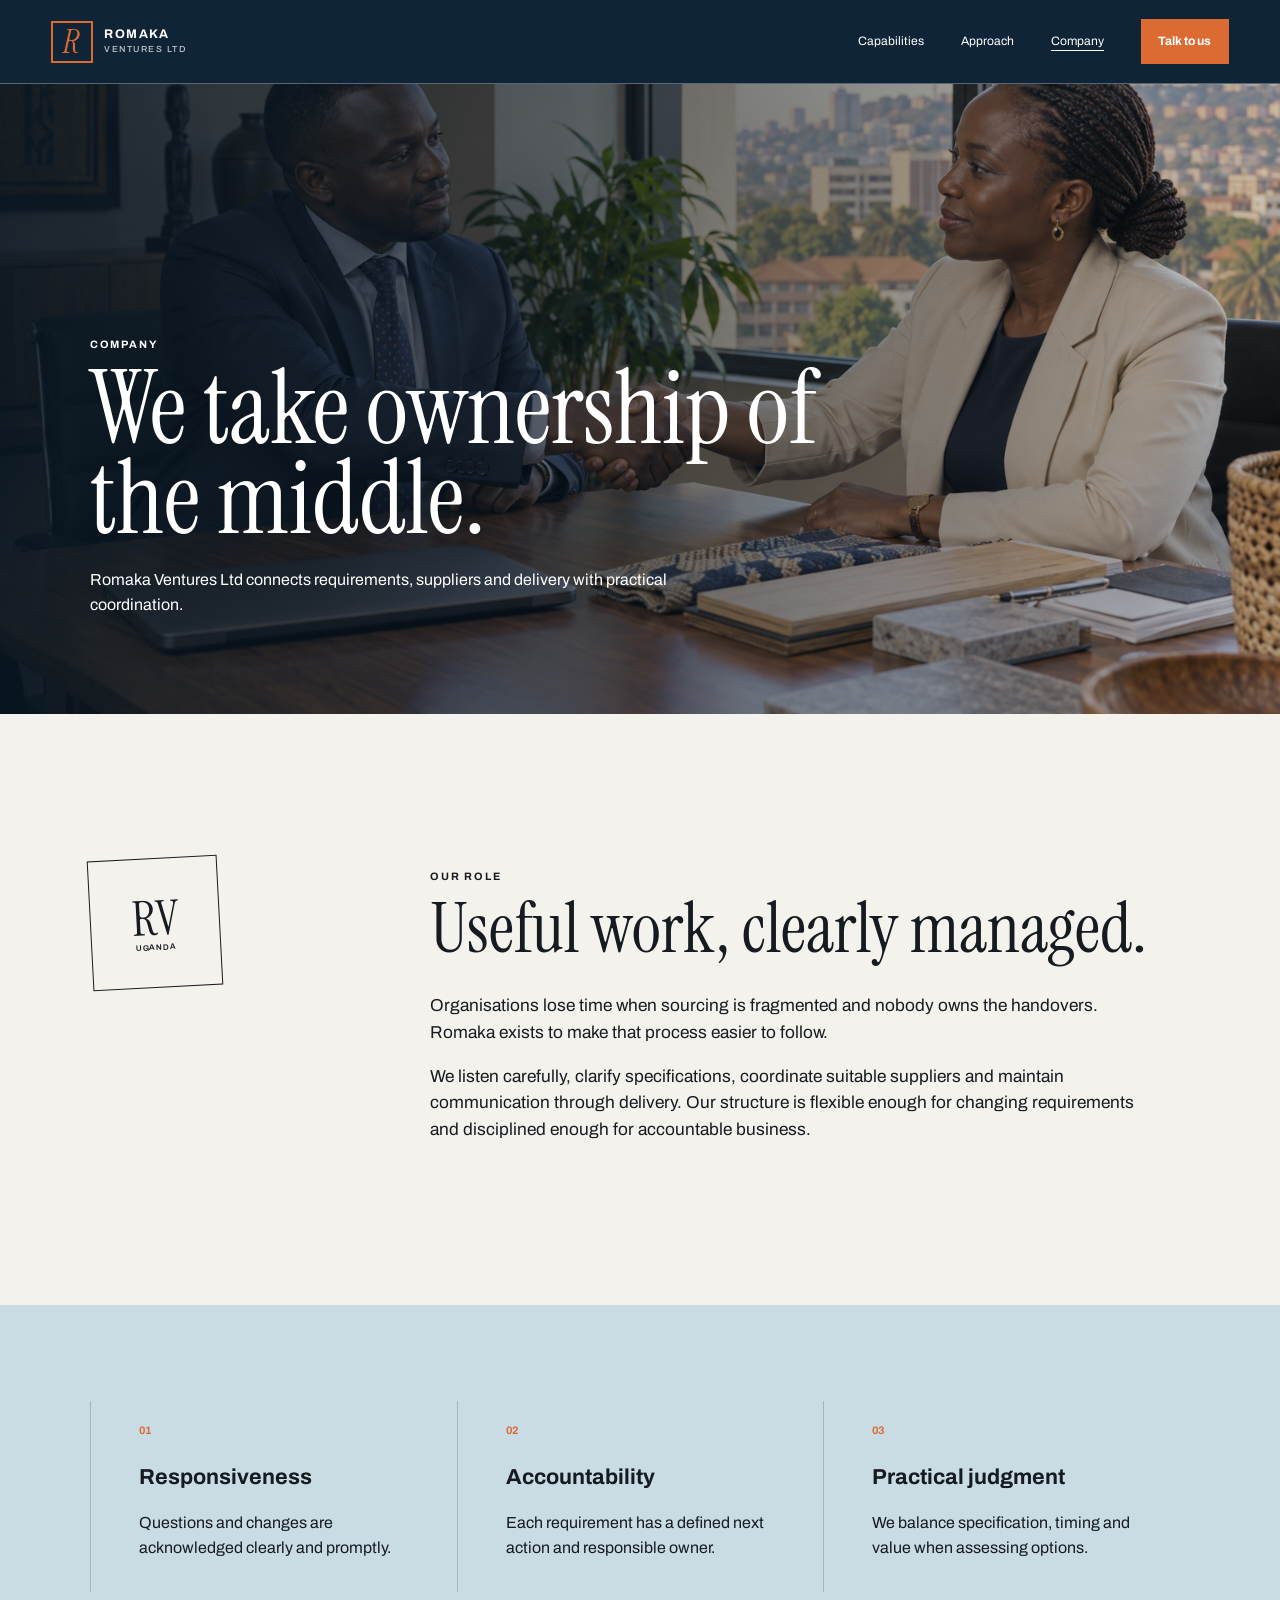
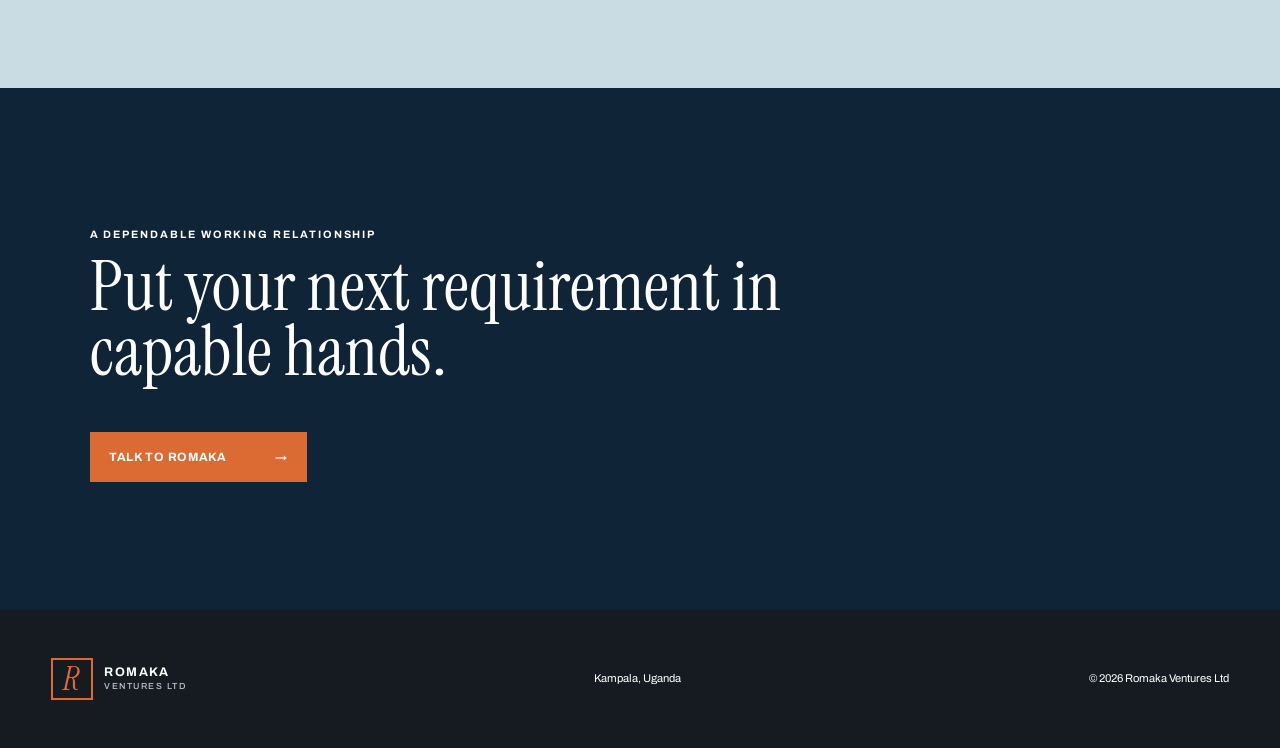
==== about.html @ a4f9ce1a "Expand website into four-page experience" ====
<!doctype html>
<html lang="en">
  <head>
    <meta charset="UTF-8" />
    <meta name="viewport" content="width=device-width,initial-scale=1" />
    <meta
      name="description"
      content="Learn about Romaka Ventures Ltd, a practical procurement and business-support partner in Uganda."
    />
    <title>Company | Romaka Ventures Ltd</title>
    <link rel="preconnect" href="https://fonts.googleapis.com" />
    <link rel="preconnect" href="https://fonts.gstatic.com" crossorigin />
    <link
      href="https://fonts.googleapis.com/css2?family=Archivo:wght@400;500;600;700&family=Instrument+Serif:ital@0;1&display=swap"
      rel="stylesheet"
    />
    <link rel="stylesheet" href="styles.css" />
  </head>
  <body class="inner-page">
    <a class="skip" href="#main">Skip to content</a>
    <header>
      <a class="logo" href="index.html"
        ><i>R</i><span>Romaka<br /><small>Ventures Ltd</small></span></a
      ><button class="menu" aria-controls="nav" aria-expanded="false">
        Menu
      </button>
      <nav id="nav">
        <a href="capabilities.html">Capabilities</a
        ><a href="index.html#approach">Approach</a
        ><a aria-current="page" href="about.html">Company</a
        ><a class="contact-link" href="contact.html">Talk to us</a>
      </nav>
    </header>
    <main id="main">
      <section class="rv-page-hero about-hero">
        <div>
          <p class="kicker">Company</p>
          <h1>We take ownership of the middle.</h1>
          <p>
            Romaka Ventures Ltd connects requirements, suppliers and delivery
            with practical coordination.
          </p>
        </div>
      </section>
      <section class="rv-story">
        <div class="stamp">RV<br /><small>Uganda</small></div>
        <div>
          <p class="kicker">Our role</p>
          <h2>Useful work, clearly managed.</h2>
          <p>
            Organisations lose time when sourcing is fragmented and nobody owns
            the handovers. Romaka exists to make that process easier to follow.
          </p>
          <p>
            We listen carefully, clarify specifications, coordinate suitable
            suppliers and maintain communication through delivery. Our structure
            is flexible enough for changing requirements and disciplined enough
            for accountable business.
          </p>
        </div>
      </section>
      <section class="rv-principles">
        <article>
          <b>01</b>
          <h3>Responsiveness</h3>
          <p>Questions and changes are acknowledged clearly and promptly.</p>
        </article>
        <article>
          <b>02</b>
          <h3>Accountability</h3>
          <p>
            Each requirement has a defined next action and responsible owner.
          </p>
        </article>
        <article>
          <b>03</b>
          <h3>Practical judgment</h3>
          <p>
            We balance specification, timing and value when assessing options.
          </p>
        </article>
      </section>
      <section class="rv-cta">
        <p class="kicker">A dependable working relationship</p>
        <h2>Put your next requirement in capable hands.</h2>
        <a class="button" href="contact.html">Talk to Romaka <span>→</span></a>
      </section>
    </main>
    <footer>
      <a class="logo" href="index.html"
        ><i>R</i><span>Romaka<br /><small>Ventures Ltd</small></span></a
      >
      <p>Kampala, Uganda</p>
      <p>© <span data-year></span> Romaka Ventures Ltd</p>
    </footer>
    <script src="script.js"></script>
  </body>
</html>
---- styles.css ----
:root {
  --navy: #102438;
  --blue: #245977;
  --sky: #c9dce3;
  --paper: #f4f2ec;
  --orange: #dc6a33;
  --ink: #151b20;
  --line: rgba(21, 27, 32, 0.2);
  --sans: "Archivo", Arial, sans-serif;
  --serif: "Instrument Serif", Georgia, serif;
}
* {
  box-sizing: border-box;
}
html {
  scroll-behavior: smooth;
}
body {
  margin: 0;
  background: var(--paper);
  color: var(--ink);
  font-family: var(--sans);
  line-height: 1.55;
}
.skip {
  position: fixed;
  top: -5rem;
  left: 1rem;
  background: #fff;
  color: #000;
  padding: 0.7rem 1rem;
  z-index: 99;
}
.skip:focus {
  top: 1rem;
}
header {
  height: 84px;
  padding: 0 4vw;
  position: absolute;
  z-index: 5;
  width: 100%;
  display: flex;
  justify-content: space-between;
  align-items: center;
  color: #fff;
  border-bottom: 1px solid rgba(255, 255, 255, 0.3);
}
.logo {
  display: flex;
  align-items: center;
  gap: 0.7rem;
  text-decoration: none;
  text-transform: uppercase;
  font-size: 0.78rem;
  font-weight: 700;
  line-height: 1.05;
  letter-spacing: 0.12em;
  color: inherit;
}
.logo i {
  width: 42px;
  height: 42px;
  border: 2px solid var(--orange);
  font: italic 2rem/38px var(--serif);
  text-align: center;
  color: var(--orange);
}
.logo small {
  font-size: 0.55rem;
  font-weight: 500;
  opacity: 0.75;
}
header nav {
  display: flex;
  align-items: center;
  gap: 2.3rem;
}
header nav a {
  color: inherit;
  text-decoration: none;
  font-size: 0.76rem;
}
.contact-link {
  background: var(--orange);
  padding: 0.8rem 1.1rem;
  font-weight: 700;
}
.menu {
  display: none;
  background: none;
  border: 1px solid currentColor;
  color: inherit;
  min-height: 44px;
  padding: 0.5rem 0.9rem;
}
.hero {
  height: min(900px, 100svh);
  min-height: 680px;
  position: relative;
  color: #fff;
  overflow: hidden;
}
.hero > img {
  position: absolute;
  width: 100%;
  height: 100%;
  object-fit: cover;
  object-position: center;
}
.shade {
  position: absolute;
  inset: 0;
  background: linear-gradient(
    90deg,
    rgba(8, 22, 34, 0.28),
    rgba(8, 22, 34, 0.84)
  );
}
.hero-grid {
  position: relative;
  z-index: 2;
  height: 100%;
  padding: 150px 7vw 5vw;
  display: grid;
  grid-template-columns: 1fr 1fr;
  align-items: center;
}
.hero-copy {
  grid-column: 2;
  max-width: 650px;
}
.kicker {
  text-transform: uppercase;
  letter-spacing: 0.18em;
  font-size: 0.67rem;
  font-weight: 700;
}
.hero h1 {
  font: clamp(5rem, 9vw, 9rem) / 0.76 var(--sans);
  letter-spacing: -0.075em;
  text-transform: uppercase;
  margin: 1rem 0 2rem;
}
.hero h1 em {
  font-family: var(--serif);
  font-weight: 400;
  text-transform: none;
  color: #f3a379;
  letter-spacing: -0.03em;
}
.hero-copy > p:not(.kicker) {
  max-width: 490px;
  font-size: 1.05rem;
}
.button {
  display: inline-flex;
  min-height: 50px;
  align-items: center;
  gap: 3rem;
  background: var(--orange);
  color: #fff;
  padding: 0 1.2rem;
  margin-top: 1rem;
  text-decoration: none;
  font-size: 0.75rem;
  font-weight: 700;
  text-transform: uppercase;
  letter-spacing: 0.06em;
}

/* Interior pages */
.inner-page header {
  position: relative;
  background: var(--navy);
}
.inner-page [aria-current="page"] {
  border-bottom: 1px solid currentColor;
}
.rv-page-hero {
  min-height: 630px;
  padding: 9rem 7vw 5rem;
  display: flex;
  align-items: flex-end;
  color: #fff;
  background-size: cover;
  background-position: center;
  position: relative;
}
.rv-page-hero::before {
  content: "";
  position: absolute;
  inset: 0;
  background: linear-gradient(
    90deg,
    rgba(8, 22, 34, 0.9),
    rgba(8, 22, 34, 0.22)
  );
}
.rv-page-hero > div {
  position: relative;
  max-width: 850px;
}
.rv-page-hero h1,
.rv-contact-intro h1 {
  font: clamp(4rem, 8vw, 8rem) / 0.88 var(--serif);
  font-weight: 400;
  margin: 0.6rem 0 1.5rem;
}
.rv-page-hero > div > p:last-child {
  max-width: 610px;
}
.about-hero {
  background-image: url("assets/client-agreement.png");
}
.capability-hero {
  background-image: url("assets/warehouse-check.png");
  background-position: center 42%;
}
.rv-story {
  padding: 9rem 7vw;
  display: grid;
  grid-template-columns: 0.5fr 1.6fr;
  gap: 8vw;
}
.rv-story h2,
.rv-cta h2 {
  font: clamp(3rem, 5.5vw, 6rem) / 0.92 var(--serif);
  font-weight: 400;
  margin: 0.6rem 0 2rem;
}
.rv-story p:not(.kicker) {
  max-width: 720px;
  font-size: 1.08rem;
}
.rv-principles {
  padding: 6rem 7vw;
  background: var(--sky);
  display: grid;
  grid-template-columns: repeat(3, 1fr);
}
.rv-principles article {
  border-left: 1px solid var(--line);
  padding: 1rem 3rem;
}
.rv-principles b,
.capability-list b {
  color: var(--orange);
  font-size: 0.68rem;
}
.rv-principles h3 {
  font-size: 1.35rem;
  margin: 1.2rem 0 0.5rem;
}
.rv-cta {
  padding: 8rem 7vw;
  background: var(--navy);
  color: #fff;
}
.rv-cta h2 {
  max-width: 850px;
}
.capability-list {
  padding: 5rem 7vw 8rem;
}
.capability-list article {
  display: grid;
  grid-template-columns: 60px 1.3fr 1fr;
  gap: 5vw;
  padding: 4rem 0;
  border-bottom: 1px solid var(--line);
}
.capability-list h2 {
  font: 3.2rem/1 var(--serif);
  font-weight: 400;
  margin: 0 0 1rem;
}
.capability-list p {
  max-width: 600px;
}
.capability-list ul {
  margin: 0;
  padding-left: 1.2rem;
  line-height: 2;
}
.rv-contact-intro {
  padding: 10rem 7vw 6rem;
  background: var(--navy);
  color: #fff;
}
.rv-contact-intro > p:last-child {
  max-width: 650px;
}
.rv-contact-full {
  background: var(--paper);
}
.rv-contact-full ul {
  padding-left: 1.2rem;
  line-height: 2.3;
}
@media (max-width: 760px) {
  .rv-page-hero {
    min-height: 560px;
    padding: 7rem 1.3rem 3rem;
  }
  .rv-page-hero h1,
  .rv-contact-intro h1 {
    font-size: 4rem;
  }
  .rv-story {
    padding: 6rem 1.3rem;
    grid-template-columns: 1fr;
  }
  .rv-principles {
    padding: 4rem 1.3rem;
    grid-template-columns: 1fr;
  }
  .rv-principles article {
    border-left: 0;
    border-top: 1px solid var(--line);
    padding: 2rem 0;
  }
  .rv-cta {
    padding: 6rem 1.3rem;
  }
  .capability-list {
    padding: 3rem 1.3rem 5rem;
  }
  .capability-list article {
    grid-template-columns: 35px 1fr;
    gap: 1rem;
  }
  .capability-list article > ul {
    grid-column: 2;
  }
  .capability-list h2 {
    font-size: 2.6rem;
  }
  .rv-contact-intro {
    padding: 8rem 1.3rem 4rem;
  }
}
.hero aside {
  position: absolute;
  left: 4vw;
  bottom: 3vw;
  display: flex;
}
.hero aside p {
  border-top: 1px solid rgba(255, 255, 255, 0.45);
  padding: 1rem 2.6rem 0 0;
  margin: 0 2.6rem 0 0;
  font-size: 0.68rem;
  text-transform: uppercase;
  letter-spacing: 0.1em;
}
.brief {
  padding: 8rem 7vw;
  display: grid;
  grid-template-columns: 0.6fr 2fr 1fr;
  gap: 5vw;
  align-items: start;
}
.stamp {
  border: 1px solid var(--ink);
  width: 130px;
  height: 130px;
  display: grid;
  place-content: center;
  text-align: center;
  font: 3rem/1 var(--serif);
  transform: rotate(-3deg);
}
.stamp small {
  font: 600 0.5rem var(--sans);
  text-transform: uppercase;
  letter-spacing: 0.12em;
}
.brief h2,
.services h2,
.operations h2,
.contact h2 {
  font: clamp(2.9rem, 5.5vw, 6rem) / 0.92 var(--serif);
  font-weight: 400;
  margin: 0.6rem 0;
}
.brief > p:last-child {
  margin-top: 3rem;
}
.services {
  background: var(--navy);
  color: #fff;
  padding: 8rem 7vw;
}
.services-head {
  display: grid;
  grid-template-columns: 1fr 2fr;
  margin-bottom: 5rem;
}
.services-head h2 {
  max-width: 800px;
}
.service-rows article {
  display: grid;
  grid-template-columns: 80px 1fr 1.2fr;
  gap: 2rem;
  border-top: 1px solid rgba(255, 255, 255, 0.25);
  padding: 1.7rem 0;
  align-items: start;
}
.service-rows b {
  font-size: 0.68rem;
  color: #75a8c0;
}
.service-rows h3 {
  font-size: 1.4rem;
  margin: 0;
}
.service-rows p {
  margin: 0;
  color: #b9c5cd;
  max-width: 520px;
}
.operations {
  display: grid;
  grid-template-columns: 1.1fr 0.9fr;
  min-height: 780px;
}
.operations figure {
  margin: 0;
  position: relative;
}
.operations figure img {
  width: 100%;
  height: 100%;
  object-fit: cover;
}
.operations figcaption {
  position: absolute;
  bottom: 0;
  left: 0;
  background: var(--orange);
  color: #fff;
  padding: 1rem 1.3rem;
  font-size: 0.68rem;
  text-transform: uppercase;
  letter-spacing: 0.1em;
}
.operations-copy {
  padding: 7vw;
}
.step {
  display: grid;
  grid-template-columns: 3rem 1fr;
  gap: 1rem;
  border-top: 1px solid var(--line);
  padding: 1.3rem 0;
}
.step > b {
  font-size: 0.65rem;
  color: var(--orange);
}
.step h3 {
  margin: 0;
  font-size: 1rem;
}
.step p {
  margin: 0.35rem 0 0;
  color: #56616a;
}
.company {
  height: 800px;
  position: relative;
  background: var(--sky);
  overflow: hidden;
}
.company > img {
  width: 67%;
  height: 100%;
  object-fit: cover;
  margin-left: 33%;
}
.quote {
  position: absolute;
  z-index: 2;
  top: 10%;
  left: 7vw;
  background: var(--paper);
  width: min(500px, 45vw);
  padding: 3.5rem;
}
.quote p {
  font: 3.4rem/1.05 var(--serif);
  margin: 0 0 2rem;
}
.quote span {
  font-size: 0.65rem;
  text-transform: uppercase;
  letter-spacing: 0.12em;
}
.company-note {
  position: absolute;
  right: 4vw;
  bottom: 3vw;
  background: var(--navy);
  color: #fff;
  padding: 1.5rem 2rem;
  max-width: 410px;
}
.company-note p {
  margin: 0.3rem 0;
}
.contact {
  padding: 8rem 7vw;
  display: grid;
  grid-template-columns: 0.75fr 1fr;
  gap: 8vw;
}
.contact form {
  display: grid;
  gap: 1.2rem;
}
.pair {
  display: grid;
  grid-template-columns: 1fr 1fr;
  gap: 1.5rem;
}
.contact label {
  font-size: 0.66rem;
  text-transform: uppercase;
  letter-spacing: 0.1em;
  font-weight: 700;
}
.contact input,
.contact textarea {
  display: block;
  width: 100%;
  background: transparent;
  border: 0;
  border-bottom: 1px solid var(--ink);
  border-radius: 0;
  padding: 0.8rem 0;
  font: 1rem var(--sans);
}
.contact button {
  background: var(--navy);
  color: #fff;
  border: 0;
  padding: 1.2rem 1.4rem;
  display: flex;
  justify-content: space-between;
  text-transform: uppercase;
  font-weight: 700;
  letter-spacing: 0.08em;
  cursor: pointer;
}
.form-status {
  font-size: 0.8rem;
  margin: 0;
}
footer {
  background: var(--ink);
  color: #fff;
  padding: 3rem 4vw;
  display: flex;
  align-items: center;
  justify-content: space-between;
  font-size: 0.7rem;
}
.reveal {
  opacity: 0;
  transform: translateY(20px);
  transition: 0.65s ease;
}
.reveal.visible {
  opacity: 1;
  transform: none;
}
a:focus-visible,
button:focus-visible,
input:focus-visible,
textarea:focus-visible {
  outline: 3px solid var(--orange);
  outline-offset: 3px;
}
@media (max-width: 760px) {
  header {
    height: 70px;
    padding: 0 1.2rem;
  }
  .menu {
    display: block;
  }
  header nav {
    display: none;
    position: absolute;
    top: 70px;
    left: 0;
    right: 0;
    background: var(--navy);
    padding: 2rem;
    flex-direction: column;
    align-items: flex-start;
  }
  header nav.open {
    display: flex;
  }
  .hero {
    min-height: 760px;
  }
  .hero > img {
    object-position: 42% center;
  }
  .shade {
    background: linear-gradient(
      0deg,
      rgba(8, 22, 34, 0.9),
      rgba(8, 22, 34, 0.15)
    );
  }
  .hero-grid {
    padding: 110px 1.3rem 2rem;
    display: block;
  }
  .hero-copy {
    position: absolute;
    left: 1.3rem;
    right: 1.3rem;
    bottom: 9rem;
  }
  .hero h1 {
    font-size: 4.6rem;
  }
  .hero aside {
    left: 1.3rem;
    right: 1.3rem;
    bottom: 1.3rem;
  }
  .hero aside p {
    padding-right: 0.7rem;
    margin-right: 0.7rem;
    font-size: 0.53rem;
  }
  .brief {
    padding: 6rem 1.3rem;
    grid-template-columns: 1fr;
    gap: 2rem;
  }
  .brief h2 {
    font-size: 3.3rem;
  }
  .brief > p:last-child {
    margin-top: 0;
  }
  .services {
    padding: 6rem 1.3rem;
  }
  .services-head {
    grid-template-columns: 1fr;
    margin-bottom: 3rem;
  }
  .service-rows article {
    grid-template-columns: 40px 1fr;
  }
  .service-rows article p {
    grid-column: 2;
  }
  .operations {
    grid-template-columns: 1fr;
  }
  .operations figure {
    height: 520px;
  }
  .operations-copy {
    padding: 5rem 1.3rem;
  }
  .company {
    height: 760px;
  }
  .company > img {
    width: 100%;
    height: 62%;
    margin: 38% 0 0;
    object-position: center;
  }
  .quote {
    top: 0;
    left: 0;
    width: 90vw;
    padding: 2rem;
  }
  .quote p {
    font-size: 2.4rem;
  }
  .company-note {
    right: 1.3rem;
    left: 1.3rem;
    bottom: 1.3rem;
  }
  .contact {
    padding: 6rem 1.3rem;
    grid-template-columns: 1fr;
    gap: 3rem;
  }
  .pair {
    grid-template-columns: 1fr;
  }
  footer {
    align-items: flex-start;
    gap: 2rem;
    flex-wrap: wrap;
  }
}
@media (prefers-reduced-motion: reduce) {
  html {
    scroll-behavior: auto;
  }
  .reveal {
    opacity: 1;
    transform: none;
    transition: none;
  }
}
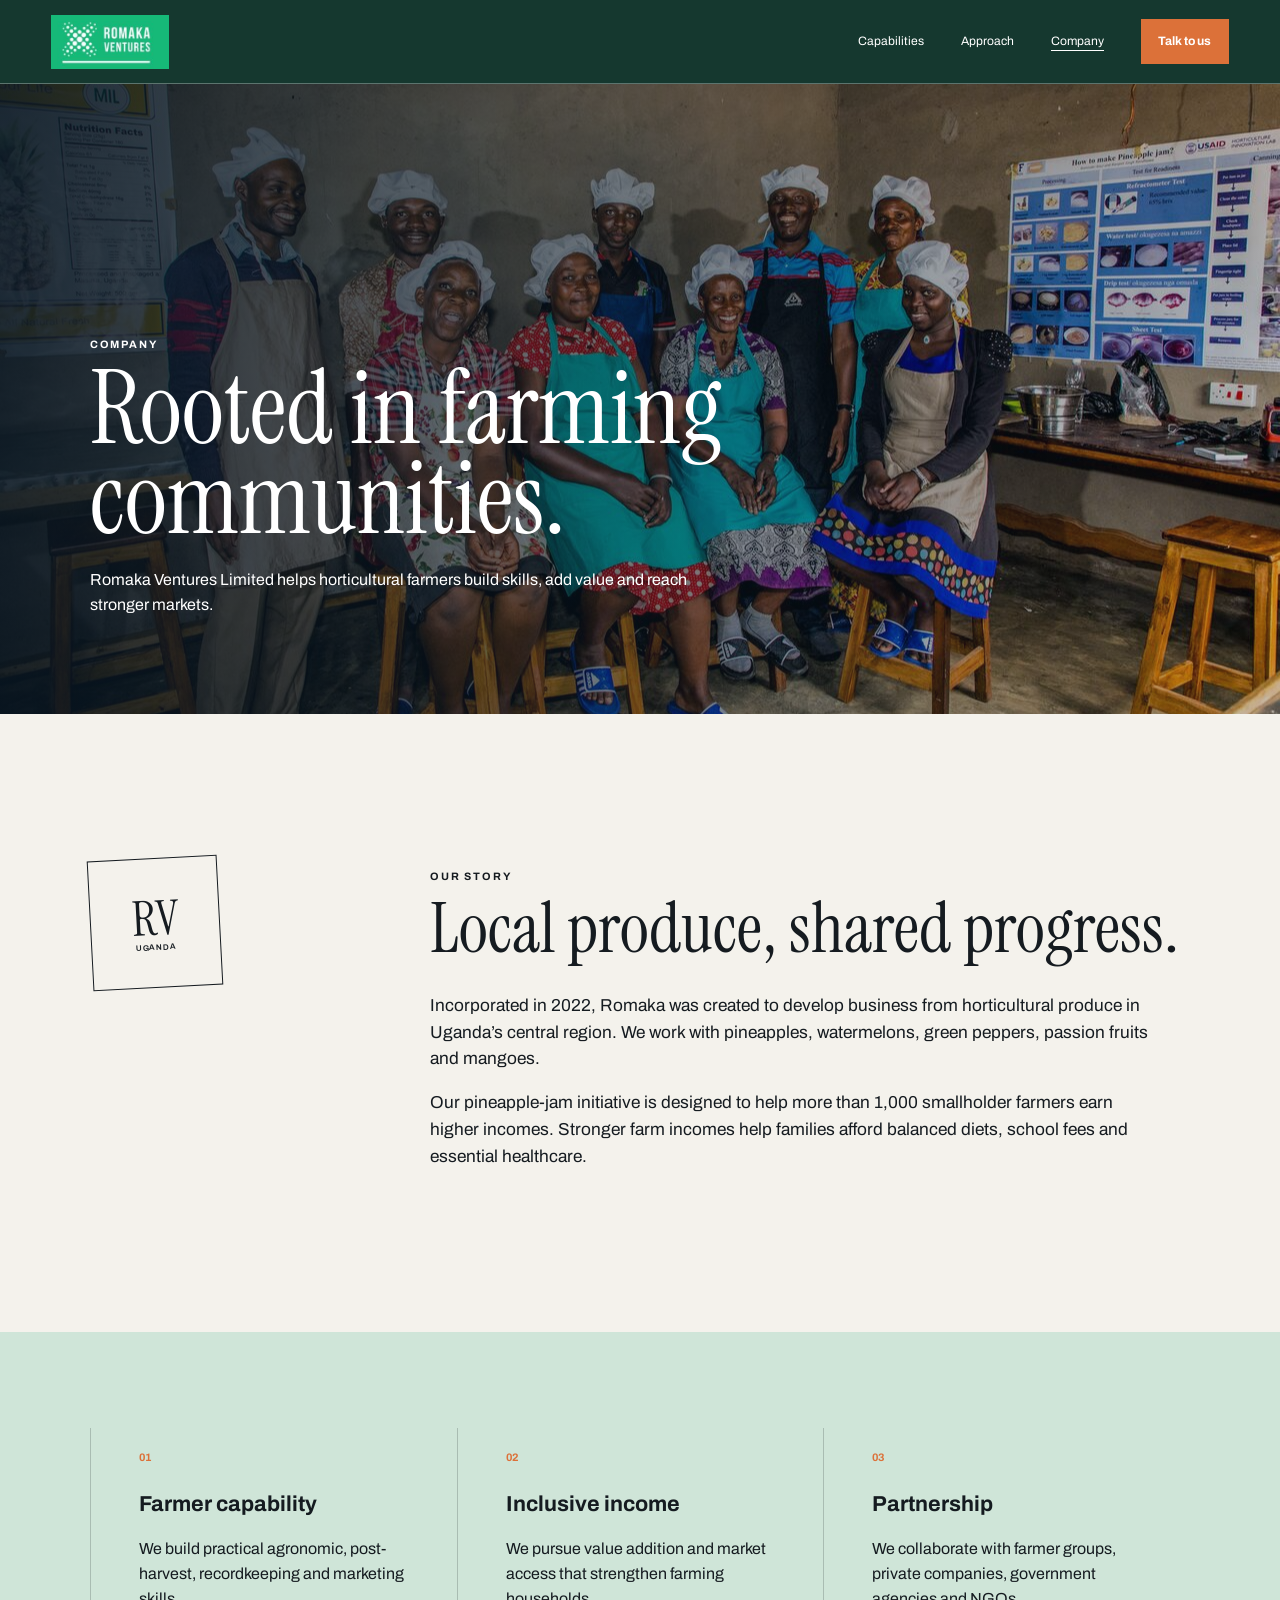
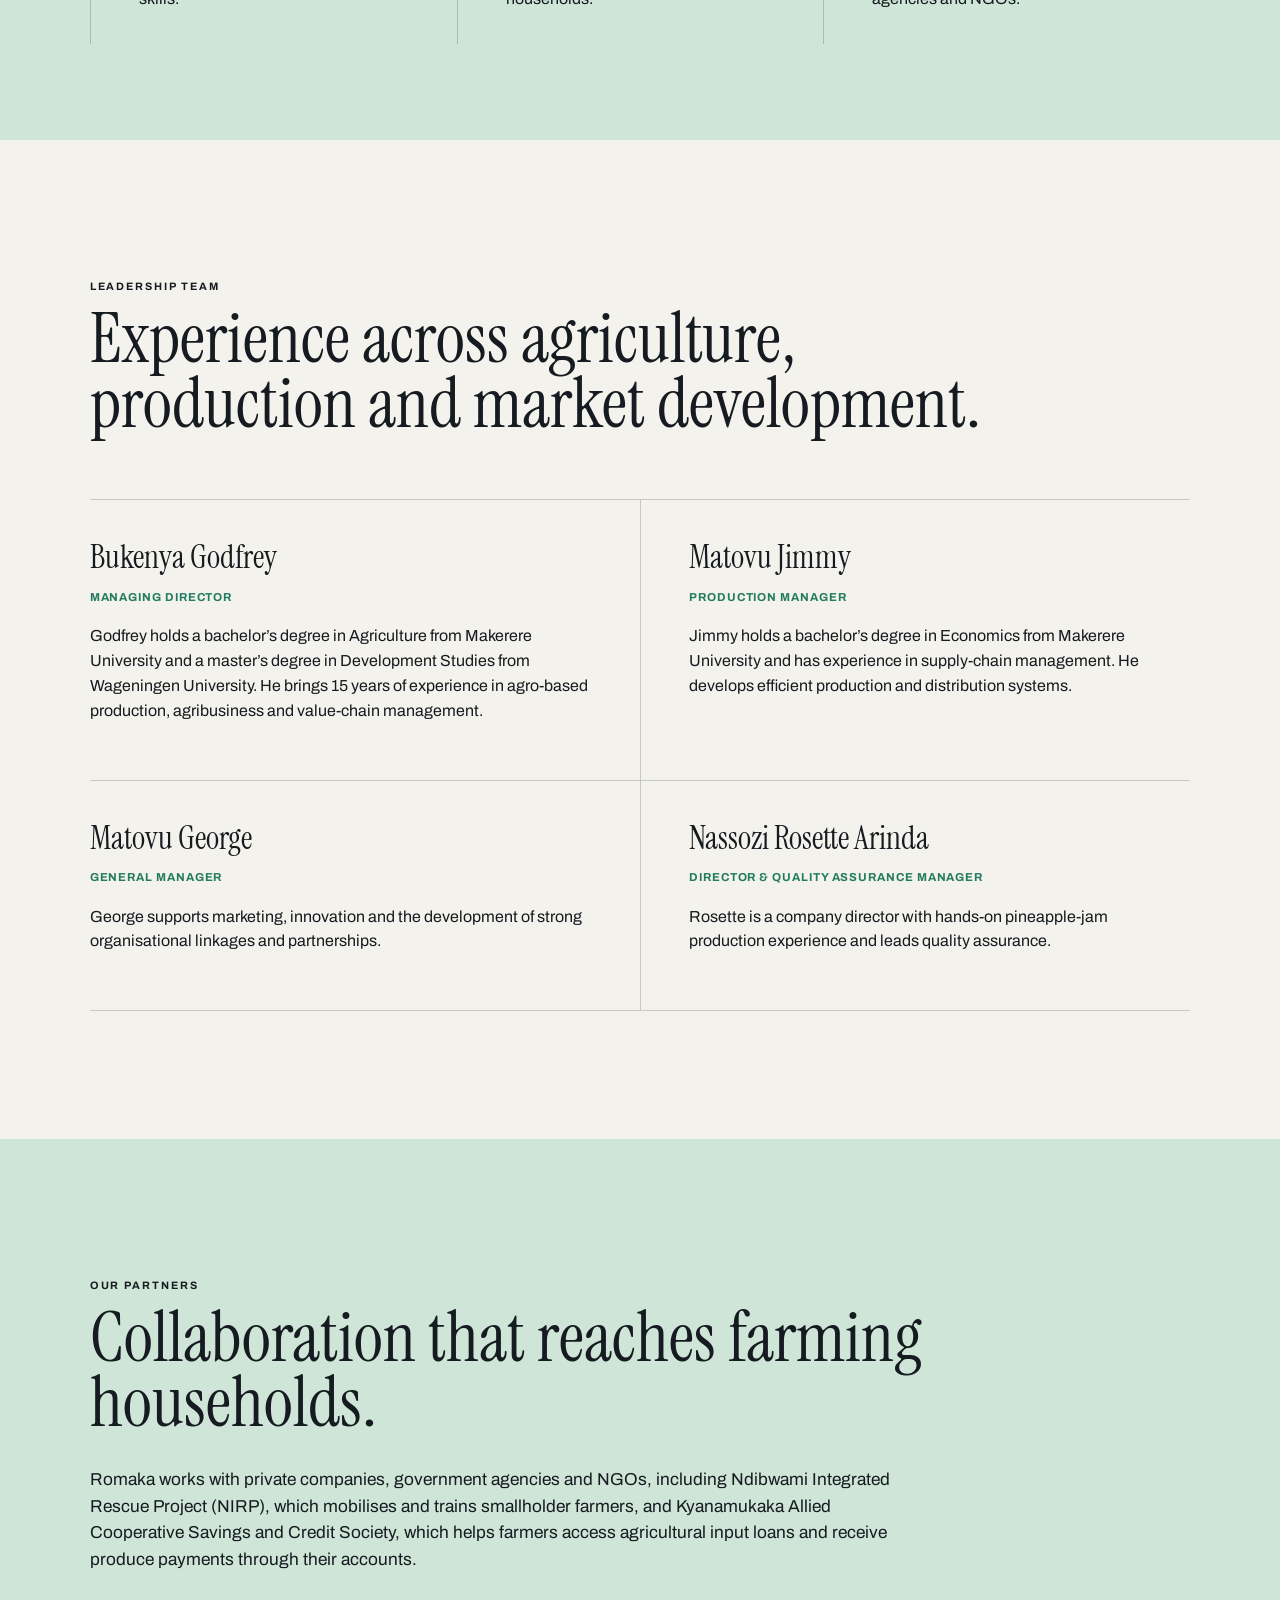
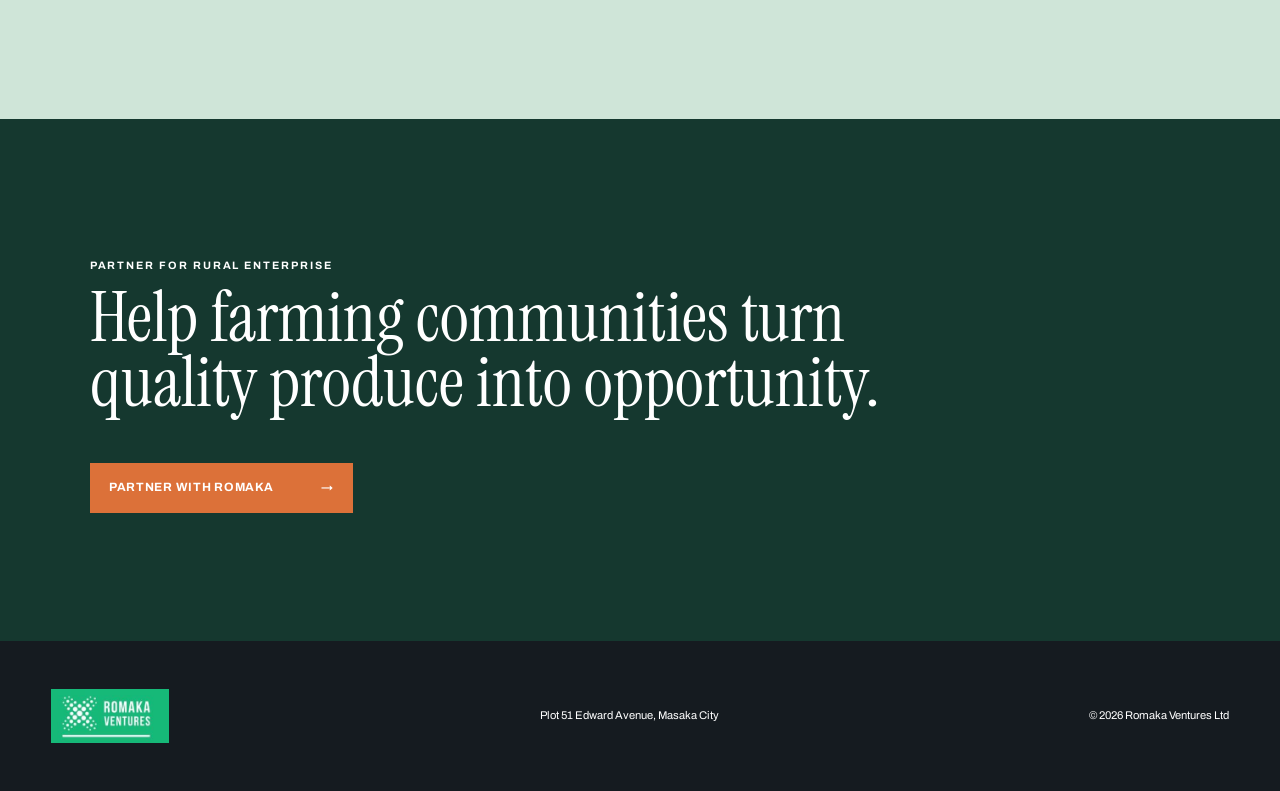
==== commit d62ffd1c: "Update site with Romaka company profile and real imagery" ====
--- a/about.html
+++ b/about.html
@@ -5,7 +5,7 @@
     <meta name="viewport" content="width=device-width,initial-scale=1" />
     <meta
       name="description"
-      content="Learn about Romaka Ventures Ltd, a practical procurement and business-support partner in Uganda."
+      content="Learn about Romaka Ventures Limited and its work with horticultural farmers in Masaka, Uganda."
     />
     <title>Company | Romaka Ventures Ltd</title>
     <link rel="preconnect" href="https://fonts.googleapis.com" />
@@ -19,8 +19,8 @@
   <body class="inner-page">
     <a class="skip" href="#main">Skip to content</a>
     <header>
-      <a class="logo" href="index.html"
-        ><i>R</i><span>Romaka<br /><small>Ventures Ltd</small></span></a
+      <a class="logo" href="index.html" aria-label="Romaka Ventures home"
+        ><img src="assets/romaka-logo.jpeg" alt="Romaka Ventures" /></a
       ><button class="menu" aria-controls="nav" aria-expanded="false">
         Menu
       </button>
@@ -35,62 +35,111 @@
       <section class="rv-page-hero about-hero">
         <div>
           <p class="kicker">Company</p>
-          <h1>We take ownership of the middle.</h1>
+          <h1>Rooted in farming communities.</h1>
           <p>
-            Romaka Ventures Ltd connects requirements, suppliers and delivery
-            with practical coordination.
+            Romaka Ventures Limited helps horticultural farmers build skills,
+            add value and reach stronger markets.
           </p>
         </div>
       </section>
       <section class="rv-story">
         <div class="stamp">RV<br /><small>Uganda</small></div>
         <div>
-          <p class="kicker">Our role</p>
-          <h2>Useful work, clearly managed.</h2>
+          <p class="kicker">Our story</p>
+          <h2>Local produce, shared progress.</h2>
           <p>
-            Organisations lose time when sourcing is fragmented and nobody owns
-            the handovers. Romaka exists to make that process easier to follow.
+            Incorporated in 2022, Romaka was created to develop business from
+            horticultural produce in Uganda’s central region. We work with
+            pineapples, watermelons, green peppers, passion fruits and mangoes.
           </p>
           <p>
-            We listen carefully, clarify specifications, coordinate suitable
-            suppliers and maintain communication through delivery. Our structure
-            is flexible enough for changing requirements and disciplined enough
-            for accountable business.
+            Our pineapple-jam initiative is designed to help more than 1,000
+            smallholder farmers earn higher incomes. Stronger farm incomes help
+            families afford balanced diets, school fees and essential healthcare.
           </p>
         </div>
       </section>
       <section class="rv-principles">
         <article>
           <b>01</b>
-          <h3>Responsiveness</h3>
-          <p>Questions and changes are acknowledged clearly and promptly.</p>
+          <h3>Farmer capability</h3>
+          <p>We build practical agronomic, post-harvest, recordkeeping and marketing skills.</p>
         </article>
         <article>
           <b>02</b>
-          <h3>Accountability</h3>
-          <p>
-            Each requirement has a defined next action and responsible owner.
-          </p>
+          <h3>Inclusive income</h3>
+          <p>We pursue value addition and market access that strengthen farming households.</p>
         </article>
         <article>
           <b>03</b>
-          <h3>Practical judgment</h3>
-          <p>
-            We balance specification, timing and value when assessing options.
-          </p>
+          <h3>Partnership</h3>
+          <p>We collaborate with farmer groups, private companies, government agencies and NGOs.</p>
         </article>
       </section>
+      <section class="rv-team">
+        <div class="rv-team-intro">
+          <p class="kicker">Leadership team</p>
+          <h2>Experience across agriculture, production and market development.</h2>
+        </div>
+        <div class="rv-team-grid">
+          <article>
+            <h3>Bukenya Godfrey</h3>
+            <b>Managing Director</b>
+            <p>
+              Godfrey holds a bachelor’s degree in Agriculture from Makerere
+              University and a master’s degree in Development Studies from
+              Wageningen University. He brings 15 years of experience in
+              agro-based production, agribusiness and value-chain management.
+            </p>
+          </article>
+          <article>
+            <h3>Matovu Jimmy</h3>
+            <b>Production Manager</b>
+            <p>
+              Jimmy holds a bachelor’s degree in Economics from Makerere
+              University and has experience in supply-chain management. He
+              develops efficient production and distribution systems.
+            </p>
+          </article>
+          <article>
+            <h3>Matovu George</h3>
+            <b>General Manager</b>
+            <p>
+              George supports marketing, innovation and the development of
+              strong organisational linkages and partnerships.
+            </p>
+          </article>
+          <article>
+            <h3>Nassozi Rosette Arinda</h3>
+            <b>Director & Quality Assurance Manager</b>
+            <p>
+              Rosette is a company director with hands-on pineapple-jam
+              production experience and leads quality assurance.
+            </p>
+          </article>
+        </div>
+      </section>
+      <section class="rv-partners">
+        <p class="kicker">Our partners</p>
+        <h2>Collaboration that reaches farming households.</h2>
+        <p>
+          Romaka works with private companies, government agencies and NGOs,
+          including Ndibwami Integrated Rescue Project (NIRP), which mobilises
+          and trains smallholder farmers, and Kyanamukaka Allied Cooperative
+          Savings and Credit Society, which helps farmers access agricultural
+          input loans and receive produce payments through their accounts.
+        </p>
+      </section>
       <section class="rv-cta">
-        <p class="kicker">A dependable working relationship</p>
-        <h2>Put your next requirement in capable hands.</h2>
-        <a class="button" href="contact.html">Talk to Romaka <span>→</span></a>
+        <p class="kicker">Partner for rural enterprise</p>
+        <h2>Help farming communities turn quality produce into opportunity.</h2>
+        <a class="button" href="contact.html">Partner with Romaka <span>→</span></a>
       </section>
     </main>
     <footer>
-      <a class="logo" href="index.html"
-        ><i>R</i><span>Romaka<br /><small>Ventures Ltd</small></span></a
-      >
-      <p>Kampala, Uganda</p>
+      <a class="logo" href="index.html" aria-label="Romaka Ventures home"
+        ><img src="assets/romaka-logo.jpeg" alt="Romaka Ventures" /></a>
+      <p>Plot 51 Edward Avenue, Masaka City</p>
       <p>© <span data-year></span> Romaka Ventures Ltd</p>
     </footer>
     <script src="script.js"></script>
--- a/styles.css
+++ b/styles.css
@@ -1,9 +1,9 @@
 :root {
-  --navy: #102438;
-  --blue: #245977;
-  --sky: #c9dce3;
+  --navy: #15382f;
+  --blue: #227b60;
+  --sky: #cfe5d8;
   --paper: #f4f2ec;
-  --orange: #dc6a33;
+  --orange: #dc7139;
   --ink: #151b20;
   --line: rgba(21, 27, 32, 0.2);
   --sans: "Archivo", Arial, sans-serif;
@@ -71,6 +71,12 @@
   font-weight: 500;
   opacity: 0.75;
 }
+.logo img {
+  display: block;
+  width: 118px;
+  height: 54px;
+  object-fit: cover;
+}
 header nav {
   display: flex;
   align-items: center;
@@ -211,10 +217,10 @@
   max-width: 610px;
 }
 .about-hero {
-  background-image: url("assets/client-agreement.png");
+  background-image: url("assets/romaka-team.jpeg");
 }
 .capability-hero {
-  background-image: url("assets/warehouse-check.png");
+  background-image: url("assets/pineapple-farm.jpeg");
   background-position: center 42%;
 }
 .rv-story {
@@ -252,6 +258,50 @@
   font-size: 1.35rem;
   margin: 1.2rem 0 0.5rem;
 }
+.rv-team {
+  padding: 8rem 7vw;
+}
+.rv-team-intro {
+  max-width: 900px;
+  margin-bottom: 4rem;
+}
+.rv-team-intro h2,
+.rv-partners h2 {
+  font: clamp(3rem, 5.5vw, 6rem) / 0.92 var(--serif);
+  font-weight: 400;
+  margin: 0.6rem 0 2rem;
+}
+.rv-team-grid {
+  display: grid;
+  grid-template-columns: repeat(2, 1fr);
+  border-top: 1px solid var(--line);
+}
+.rv-team-grid article {
+  padding: 2.5rem 3rem 2.5rem 0;
+  border-bottom: 1px solid var(--line);
+}
+.rv-team-grid article:nth-child(even) {
+  padding-left: 3rem;
+  border-left: 1px solid var(--line);
+}
+.rv-team-grid h3 {
+  font: 2rem/1.1 var(--serif);
+  margin: 0 0 0.5rem;
+}
+.rv-team-grid b {
+  color: var(--blue);
+  font-size: 0.72rem;
+  text-transform: uppercase;
+  letter-spacing: 0.08em;
+}
+.rv-partners {
+  padding: 8rem 7vw;
+  background: var(--sky);
+}
+.rv-partners > p:last-child {
+  max-width: 800px;
+  font-size: 1.08rem;
+}
 .rv-cta {
   padding: 8rem 7vw;
   background: var(--navy);
@@ -319,6 +369,18 @@
     border-left: 0;
     border-top: 1px solid var(--line);
     padding: 2rem 0;
+  }
+  .rv-team,
+  .rv-partners {
+    padding: 6rem 1.3rem;
+  }
+  .rv-team-grid {
+    grid-template-columns: 1fr;
+  }
+  .rv-team-grid article,
+  .rv-team-grid article:nth-child(even) {
+    padding: 2rem 0;
+    border-left: 0;
   }
   .rv-cta {
     padding: 6rem 1.3rem;
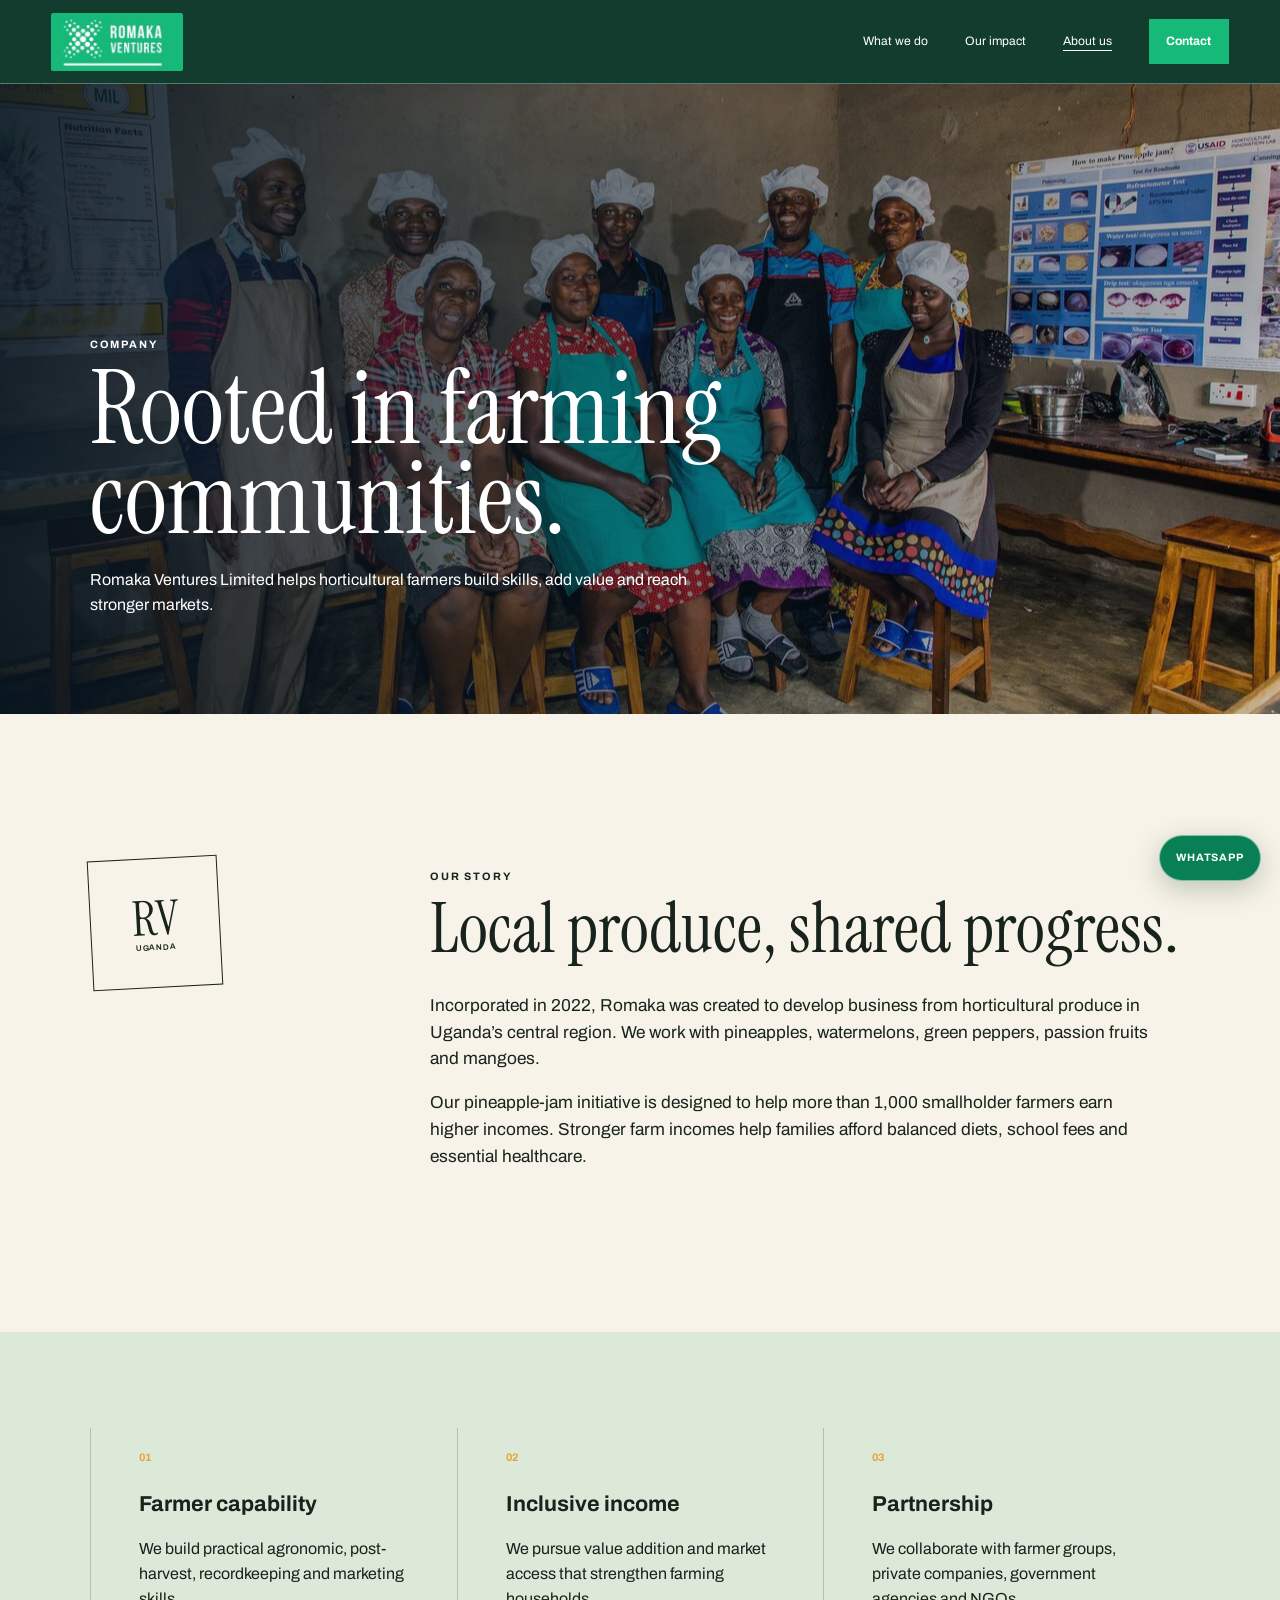
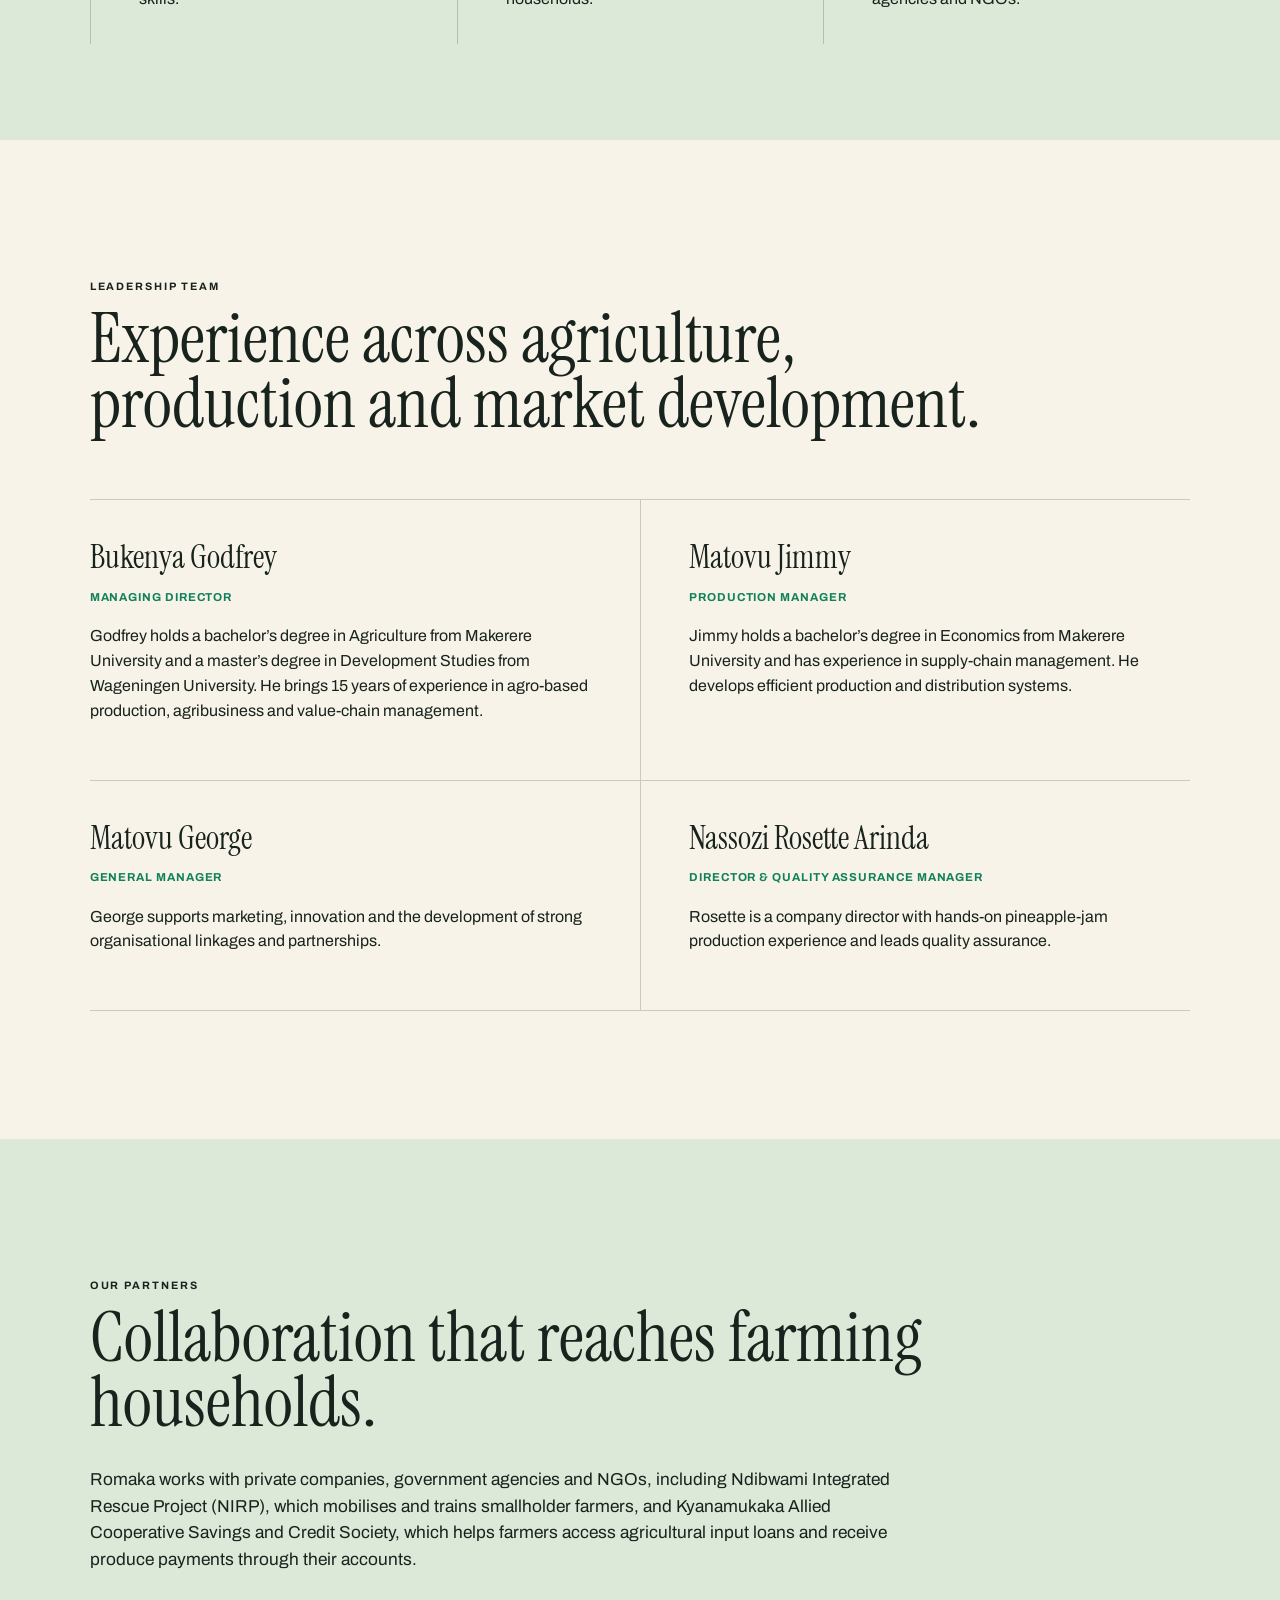
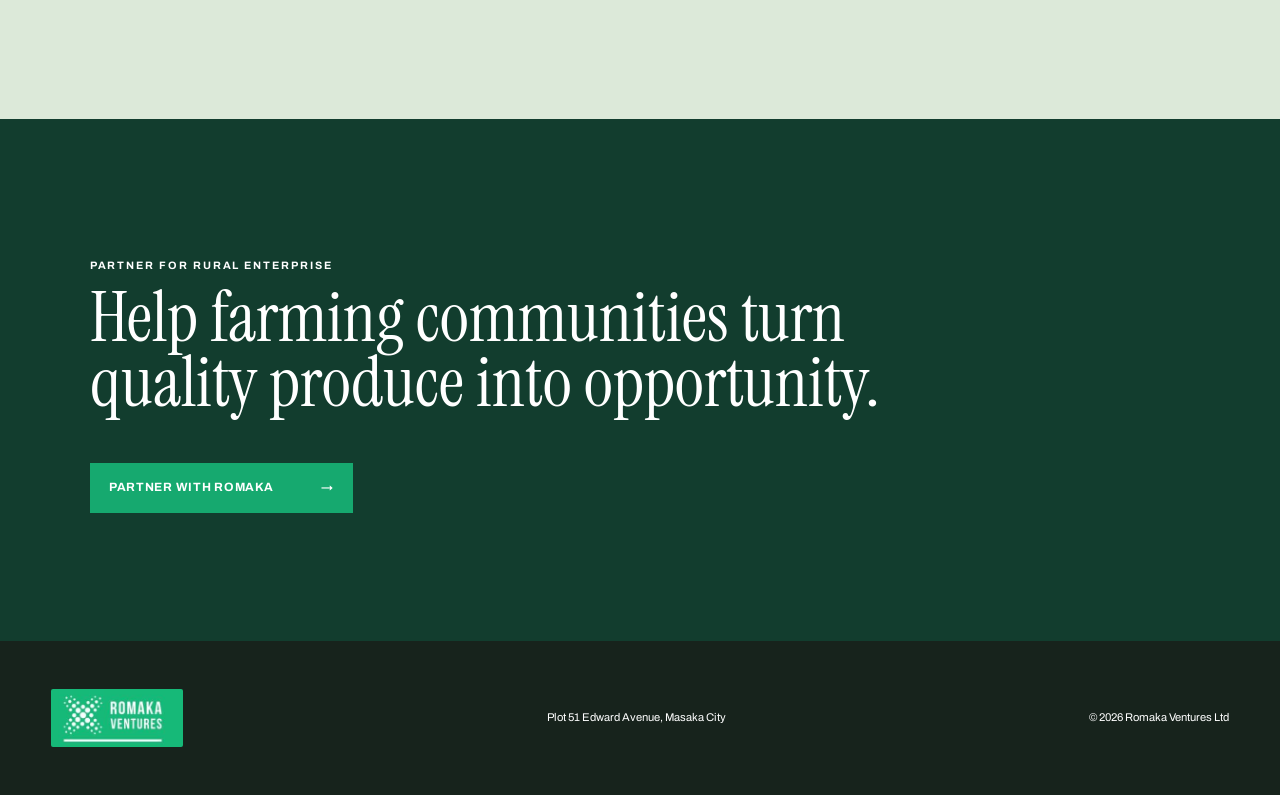
==== commit 657e552a: "Refine Romaka brand, impact story and product experience" ====
--- a/about.html
+++ b/about.html
@@ -25,10 +25,10 @@
         Menu
       </button>
       <nav id="nav">
-        <a href="capabilities.html">Capabilities</a
-        ><a href="index.html#approach">Approach</a
-        ><a aria-current="page" href="about.html">Company</a
-        ><a class="contact-link" href="contact.html">Talk to us</a>
+        <a href="capabilities.html">What we do</a
+        ><a href="index.html#impact">Our impact</a
+        ><a aria-current="page" href="about.html">About us</a
+        ><a class="contact-link" href="contact.html">Contact</a>
       </nav>
     </header>
     <main id="main">
@@ -55,7 +55,8 @@
           <p>
             Our pineapple-jam initiative is designed to help more than 1,000
             smallholder farmers earn higher incomes. Stronger farm incomes help
-            families afford balanced diets, school fees and essential healthcare.
+            families afford balanced diets, school fees and essential
+            healthcare.
           </p>
         </div>
       </section>
@@ -63,23 +64,34 @@
         <article>
           <b>01</b>
           <h3>Farmer capability</h3>
-          <p>We build practical agronomic, post-harvest, recordkeeping and marketing skills.</p>
+          <p>
+            We build practical agronomic, post-harvest, recordkeeping and
+            marketing skills.
+          </p>
         </article>
         <article>
           <b>02</b>
           <h3>Inclusive income</h3>
-          <p>We pursue value addition and market access that strengthen farming households.</p>
+          <p>
+            We pursue value addition and market access that strengthen farming
+            households.
+          </p>
         </article>
         <article>
           <b>03</b>
           <h3>Partnership</h3>
-          <p>We collaborate with farmer groups, private companies, government agencies and NGOs.</p>
+          <p>
+            We collaborate with farmer groups, private companies, government
+            agencies and NGOs.
+          </p>
         </article>
       </section>
       <section class="rv-team">
         <div class="rv-team-intro">
           <p class="kicker">Leadership team</p>
-          <h2>Experience across agriculture, production and market development.</h2>
+          <h2>
+            Experience across agriculture, production and market development.
+          </h2>
         </div>
         <div class="rv-team-grid">
           <article>
@@ -133,12 +145,15 @@
       <section class="rv-cta">
         <p class="kicker">Partner for rural enterprise</p>
         <h2>Help farming communities turn quality produce into opportunity.</h2>
-        <a class="button" href="contact.html">Partner with Romaka <span>→</span></a>
+        <a class="button" href="contact.html"
+          >Partner with Romaka <span>→</span></a
+        >
       </section>
     </main>
     <footer>
       <a class="logo" href="index.html" aria-label="Romaka Ventures home"
-        ><img src="assets/romaka-logo.jpeg" alt="Romaka Ventures" /></a>
+        ><img src="assets/romaka-logo.jpeg" alt="Romaka Ventures"
+      /></a>
       <p>Plot 51 Edward Avenue, Masaka City</p>
       <p>© <span data-year></span> Romaka Ventures Ltd</p>
     </footer>
--- a/styles.css
+++ b/styles.css
@@ -1,10 +1,10 @@
 :root {
-  --navy: #15382f;
-  --blue: #227b60;
-  --sky: #cfe5d8;
-  --paper: #f4f2ec;
-  --orange: #dc7139;
-  --ink: #151b20;
+  --navy: #123d2e;
+  --blue: #12815b;
+  --sky: #dce9d9;
+  --paper: #f7f3e8;
+  --orange: #e4a72d;
+  --ink: #17231c;
   --line: rgba(21, 27, 32, 0.2);
   --sans: "Archivo", Arial, sans-serif;
   --serif: "Instrument Serif", Georgia, serif;
@@ -73,9 +73,10 @@
 }
 .logo img {
   display: block;
-  width: 118px;
-  height: 54px;
+  width: 132px;
+  height: 58px;
   object-fit: cover;
+  border-radius: 2px;
 }
 header nav {
   display: flex;
@@ -88,7 +89,7 @@
   font-size: 0.76rem;
 }
 .contact-link {
-  background: var(--orange);
+  background: #16b978;
   padding: 0.8rem 1.1rem;
   font-weight: 700;
 }
@@ -152,7 +153,7 @@
   font-family: var(--serif);
   font-weight: 400;
   text-transform: none;
-  color: #f3a379;
+  color: #f1c453;
   letter-spacing: -0.03em;
 }
 .hero-copy > p:not(.kicker) {
@@ -164,7 +165,7 @@
   min-height: 50px;
   align-items: center;
   gap: 3rem;
-  background: var(--orange);
+  background: #16a96f;
   color: #fff;
   padding: 0 1.2rem;
   margin-top: 1rem;
@@ -449,6 +450,35 @@
 .brief > p:last-child {
   margin-top: 3rem;
 }
+.impact-strip {
+  padding: 0 7vw 6rem;
+  display: grid;
+  grid-template-columns: repeat(3, 1fr);
+  gap: 1px;
+}
+.impact-strip > div {
+  background: #e8e2d3;
+  padding: 2.2rem;
+  display: flex;
+  flex-direction: column;
+}
+.impact-strip strong {
+  color: var(--navy);
+  font: 3.8rem/1 var(--serif);
+}
+.impact-strip span {
+  margin-top: 0.65rem;
+  font-size: 0.7rem;
+  font-weight: 700;
+  letter-spacing: 0.1em;
+  text-transform: uppercase;
+}
+.impact-strip > p {
+  grid-column: 1/-1;
+  margin: 0.75rem 0 0;
+  color: #68746c;
+  font-size: 0.7rem;
+}
 .services {
   background: var(--navy);
   color: #fff;
@@ -510,6 +540,69 @@
 }
 .operations-copy {
   padding: 7vw;
+}
+.product-story {
+  min-height: 720px;
+  padding: 7rem 9vw;
+  display: grid;
+  grid-template-columns: 1fr 0.85fr;
+  align-items: center;
+  gap: 10vw;
+  background: #ead87e;
+}
+.product-copy h2 {
+  max-width: 670px;
+  font: clamp(3.4rem, 6vw, 6.5rem) / 0.9 var(--serif);
+  font-weight: 400;
+  margin: 0.75rem 0 2rem;
+}
+.product-copy > p:not(.kicker) {
+  max-width: 600px;
+  font-size: 1.08rem;
+}
+.plain-link {
+  display: inline-flex;
+  justify-content: space-between;
+  gap: 2rem;
+  margin-top: 1.2rem;
+  padding: 0.8rem 0;
+  border-bottom: 1px solid;
+  color: inherit;
+  text-decoration: none;
+  font-size: 0.75rem;
+  font-weight: 700;
+  letter-spacing: 0.06em;
+  text-transform: uppercase;
+}
+.product-story figure {
+  position: relative;
+  margin: 0;
+  justify-self: center;
+}
+.product-story figure::before {
+  content: "";
+  position: absolute;
+  inset: 10% -12%;
+  border: 1px solid rgba(23, 35, 28, 0.35);
+  border-radius: 50%;
+}
+.product-story img {
+  position: relative;
+  display: block;
+  width: min(360px, 70vw);
+  max-height: 520px;
+  object-fit: cover;
+  object-position: center;
+  clip-path: inset(0 7% 0 7% round 45% 45% 8% 8%);
+}
+.product-story figcaption {
+  position: relative;
+  margin-top: 1rem;
+  text-align: center;
+  font-size: 0.65rem;
+  font-weight: 700;
+  letter-spacing: 0.12em;
+  text-transform: uppercase;
 }
 .step {
   display: grid;
@@ -620,6 +713,32 @@
   font-size: 0.8rem;
   margin: 0;
 }
+.direct-contact a,
+.rv-contact-full a {
+  color: inherit;
+  text-underline-offset: 0.2em;
+}
+.whatsapp-link {
+  color: #087f55 !important;
+  font-weight: 700;
+}
+.whatsapp-float {
+  position: fixed;
+  right: 1.2rem;
+  bottom: 1.2rem;
+  z-index: 20;
+  padding: 0.85rem 1rem;
+  border: 1px solid rgba(255, 255, 255, 0.5);
+  border-radius: 999px;
+  background: #087f55;
+  color: #fff;
+  box-shadow: 0 8px 28px rgba(15, 44, 33, 0.24);
+  text-decoration: none;
+  text-transform: uppercase;
+  letter-spacing: 0.08em;
+  font-size: 0.67rem;
+  font-weight: 700;
+}
 footer {
   background: var(--ink);
   color: #fff;
@@ -697,11 +816,14 @@
     left: 1.3rem;
     right: 1.3rem;
     bottom: 1.3rem;
+    gap: 0.55rem;
   }
   .hero aside p {
-    padding-right: 0.7rem;
-    margin-right: 0.7rem;
-    font-size: 0.53rem;
+    flex: 1;
+    min-width: 0;
+    padding-right: 0.2rem;
+    margin-right: 0;
+    font-size: 0.48rem;
   }
   .brief {
     padding: 6rem 1.3rem;
@@ -714,6 +836,13 @@
   .brief > p:last-child {
     margin-top: 0;
   }
+  .impact-strip {
+    padding: 0 1.3rem 4rem;
+    grid-template-columns: 1fr;
+  }
+  .impact-strip > p {
+    grid-column: auto;
+  }
   .services {
     padding: 6rem 1.3rem;
   }
@@ -735,6 +864,15 @@
   }
   .operations-copy {
     padding: 5rem 1.3rem;
+  }
+  .product-story {
+    min-height: 0;
+    padding: 5rem 1.3rem;
+    grid-template-columns: 1fr;
+    gap: 4rem;
+  }
+  .product-copy h2 {
+    font-size: 3.8rem;
   }
   .company {
     height: 760px;
@@ -767,6 +905,11 @@
   .pair {
     grid-template-columns: 1fr;
   }
+  .whatsapp-float {
+    right: 1rem;
+    bottom: 1rem;
+    padding: 0.72rem 0.85rem;
+  }
   footer {
     align-items: flex-start;
     gap: 2rem;
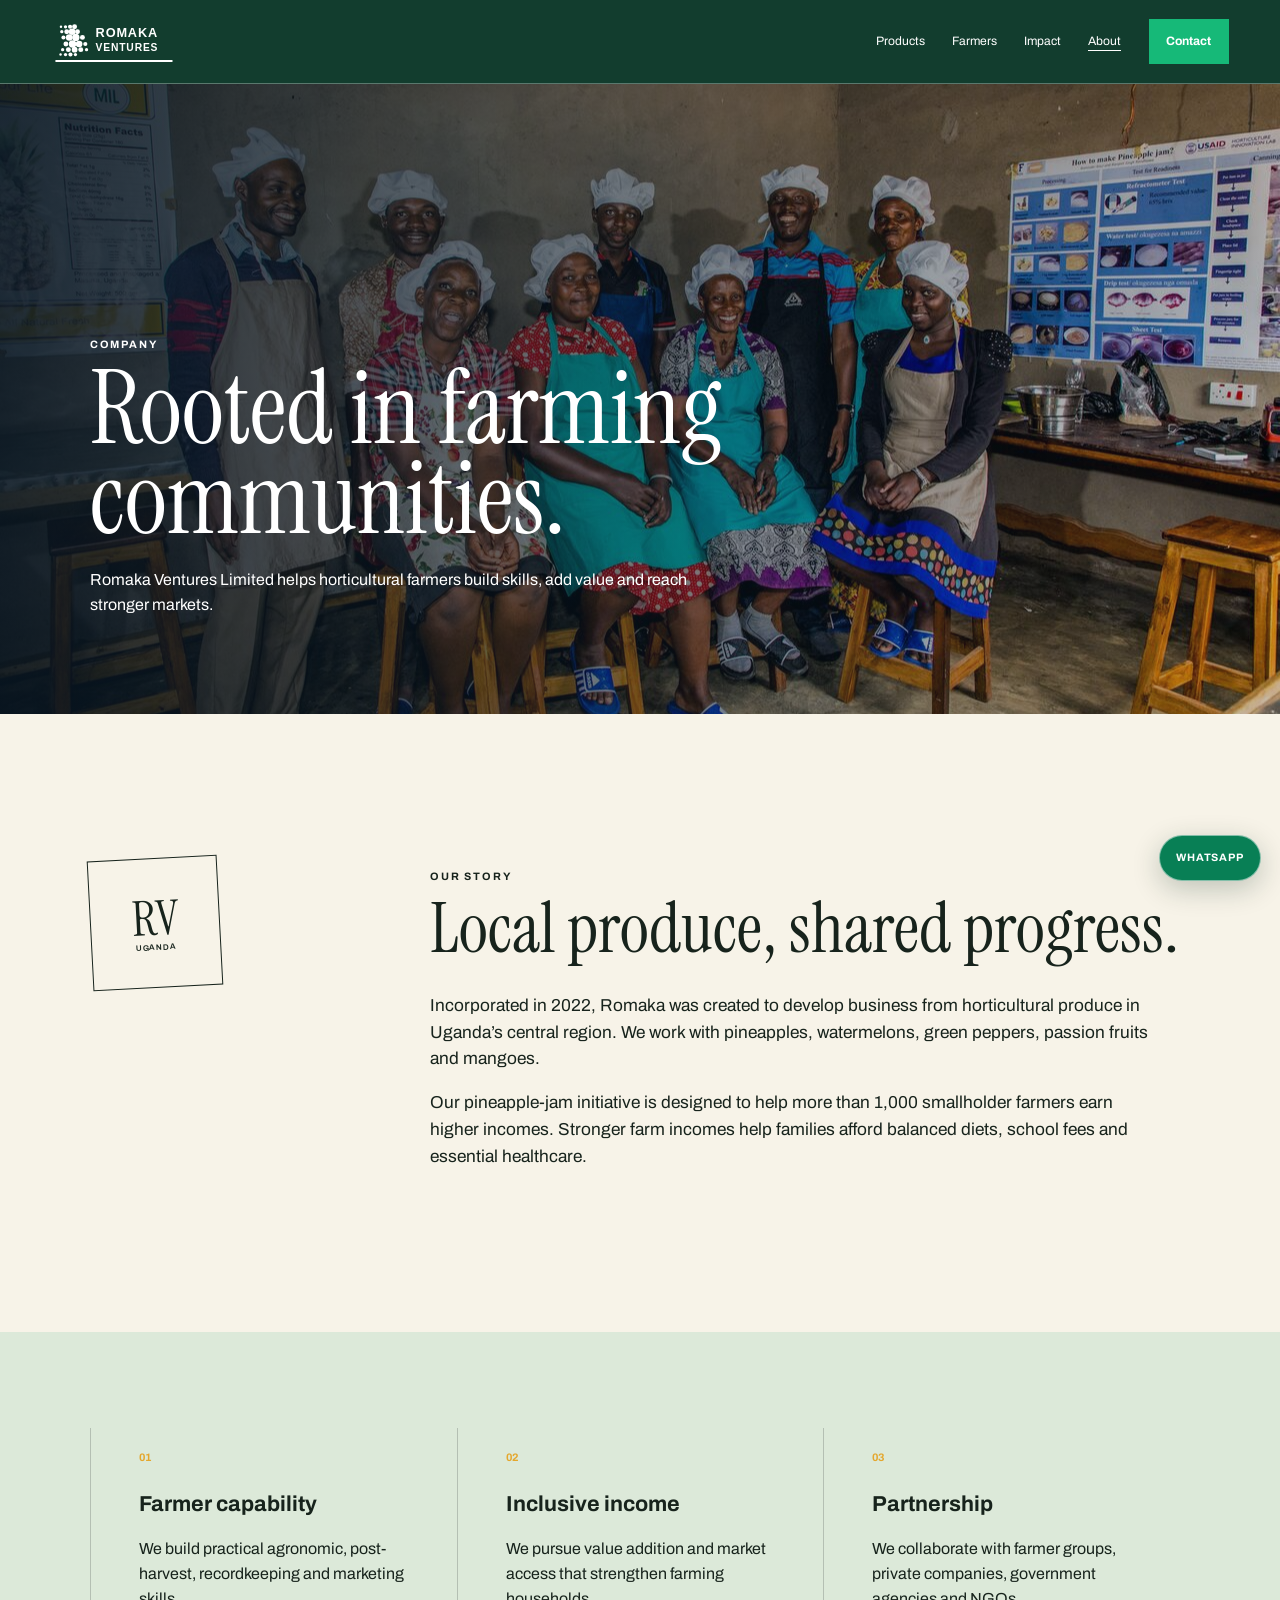
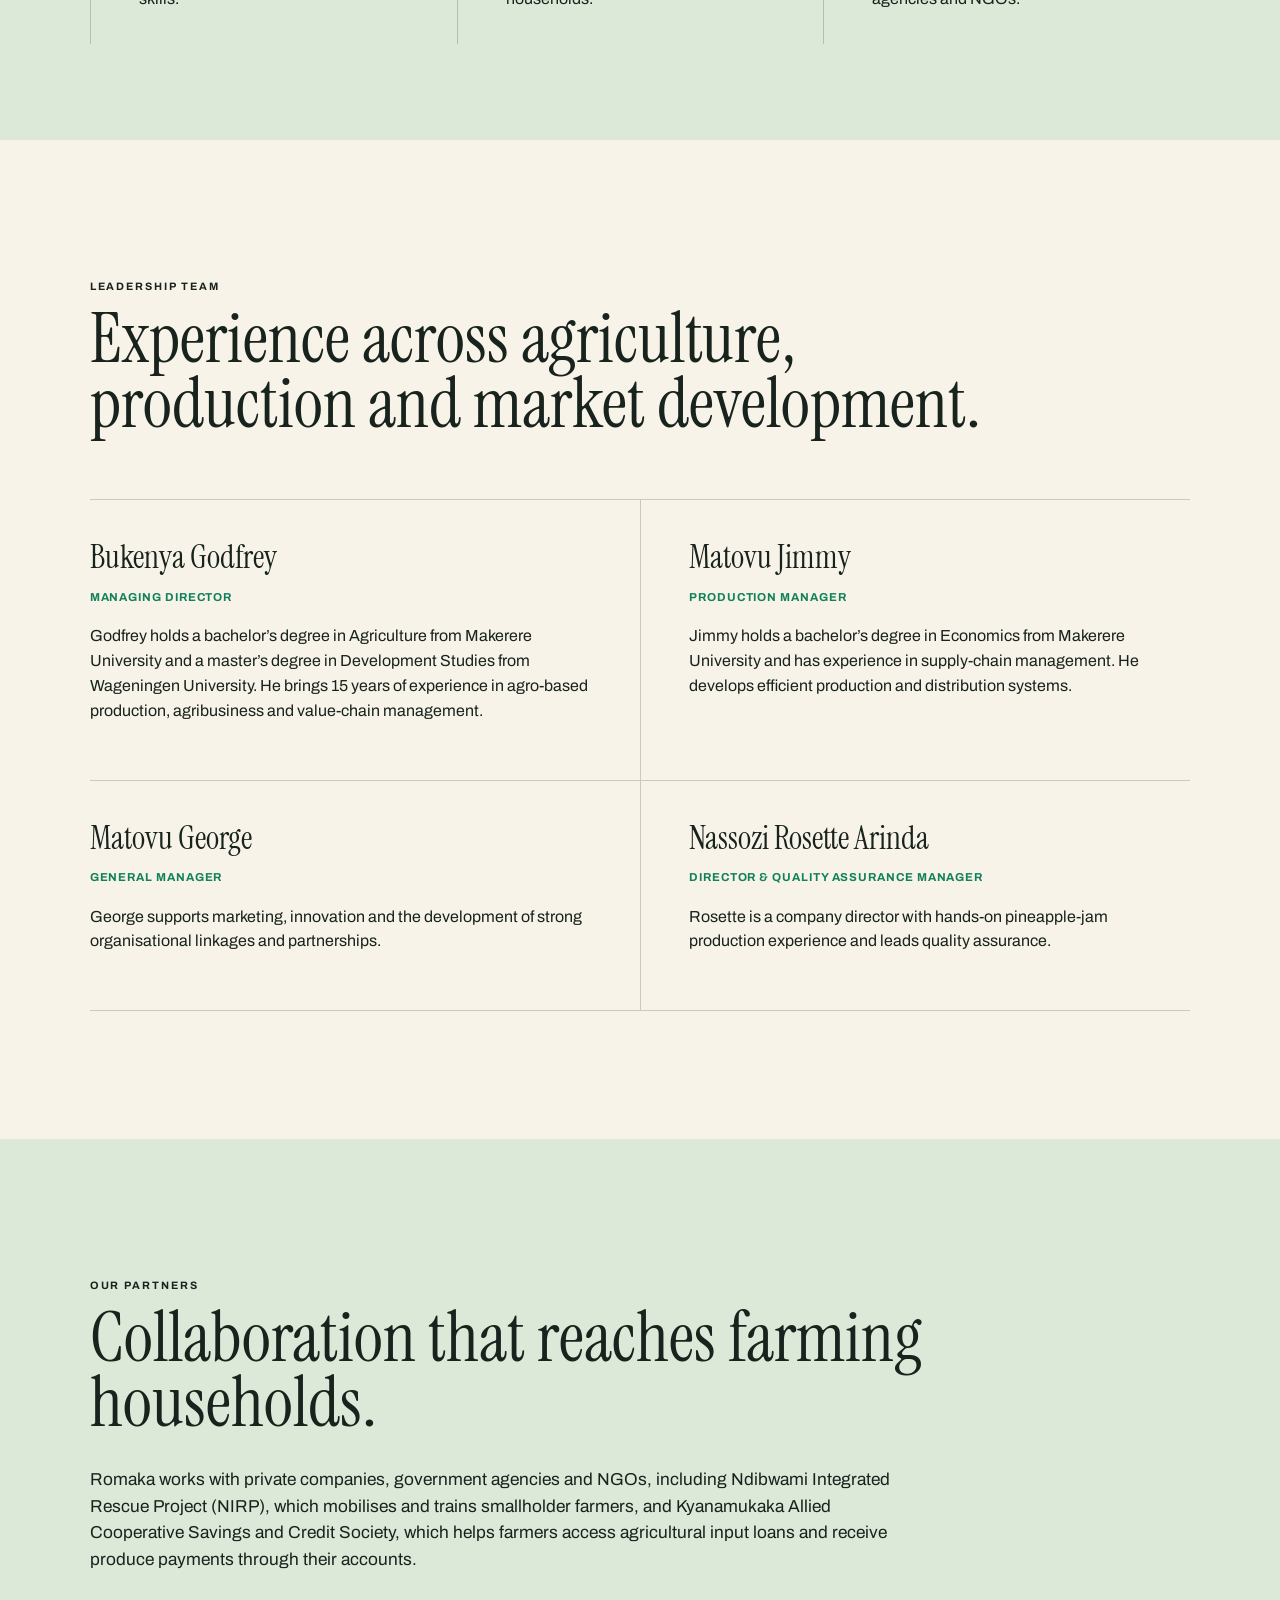
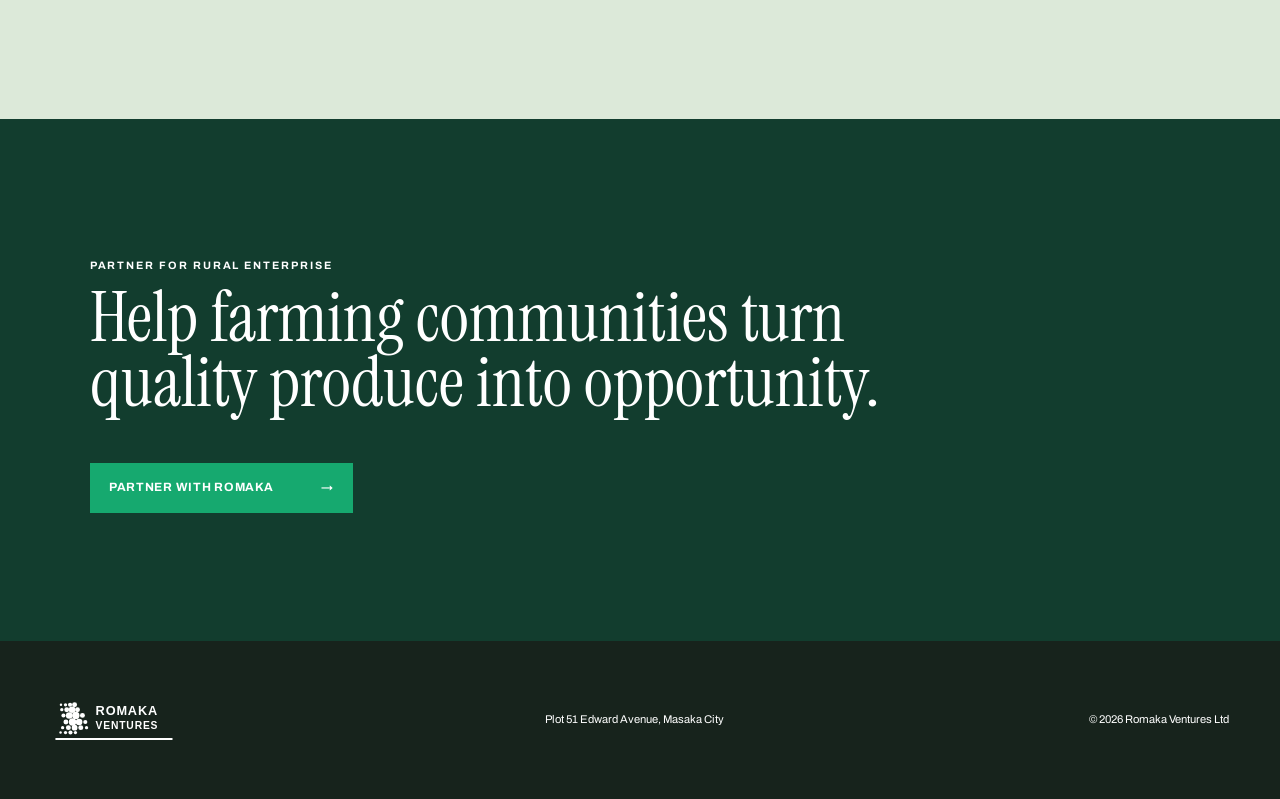
==== commit 5151fa75: "Expand Romaka into an eight-page green brand site" ====
--- a/about.html
+++ b/about.html
@@ -20,14 +20,14 @@
     <a class="skip" href="#main">Skip to content</a>
     <header>
       <a class="logo" href="index.html" aria-label="Romaka Ventures home"
-        ><img src="assets/romaka-logo.jpeg" alt="Romaka Ventures" /></a
+        ><img src="assets/romaka-logo-white.svg" alt="Romaka Ventures" /></a
       ><button class="menu" aria-controls="nav" aria-expanded="false">
         Menu
       </button>
       <nav id="nav">
-        <a href="capabilities.html">What we do</a
-        ><a href="index.html#impact">Our impact</a
-        ><a aria-current="page" href="about.html">About us</a
+        <a href="products.html">Products</a><a href="farmers.html">Farmers</a
+        ><a href="impact.html">Impact</a
+        ><a aria-current="page" href="about.html">About</a
         ><a class="contact-link" href="contact.html">Contact</a>
       </nav>
     </header>
@@ -152,7 +152,7 @@
     </main>
     <footer>
       <a class="logo" href="index.html" aria-label="Romaka Ventures home"
-        ><img src="assets/romaka-logo.jpeg" alt="Romaka Ventures"
+        ><img src="assets/romaka-logo-white.svg" alt="Romaka Ventures"
       /></a>
       <p>Plot 51 Edward Avenue, Masaka City</p>
       <p>© <span data-year></span> Romaka Ventures Ltd</p>
--- a/styles.css
+++ b/styles.css
@@ -73,15 +73,14 @@
 }
 .logo img {
   display: block;
-  width: 132px;
-  height: 58px;
-  object-fit: cover;
-  border-radius: 2px;
+  width: 128px;
+  height: 62px;
+  object-fit: contain;
 }
 header nav {
   display: flex;
   align-items: center;
-  gap: 2.3rem;
+  gap: 1.7rem;
 }
 header nav a {
   color: inherit;
@@ -113,15 +112,15 @@
   width: 100%;
   height: 100%;
   object-fit: cover;
-  object-position: center;
+  object-position: 58% center;
 }
 .shade {
   position: absolute;
   inset: 0;
   background: linear-gradient(
     90deg,
-    rgba(8, 22, 34, 0.28),
-    rgba(8, 22, 34, 0.84)
+    rgba(7, 31, 22, 0.88),
+    rgba(7, 31, 22, 0.18) 68%
   );
 }
 .hero-grid {
@@ -134,7 +133,7 @@
   align-items: center;
 }
 .hero-copy {
-  grid-column: 2;
+  grid-column: 1;
   max-width: 650px;
 }
 .kicker {
@@ -144,7 +143,7 @@
   font-weight: 700;
 }
 .hero h1 {
-  font: clamp(5rem, 9vw, 9rem) / 0.76 var(--sans);
+  font: clamp(4.8rem, 8vw, 8rem) / 0.78 var(--sans);
   letter-spacing: -0.075em;
   text-transform: uppercase;
   margin: 1rem 0 2rem;
@@ -220,6 +219,22 @@
 .about-hero {
   background-image: url("assets/romaka-team.jpeg");
 }
+.products-hero {
+  background-image: url("assets/jam-production.jpeg");
+  background-position: center 44%;
+}
+.farmers-hero {
+  background-image: url("assets/pineapple-farm.jpeg");
+  background-position: center 42%;
+}
+.impact-hero {
+  background-image: url("assets/farmer-partnership.jpeg");
+  background-position: center 48%;
+}
+.partners-hero {
+  background-image: url("assets/romaka-team.jpeg");
+  background-position: center 38%;
+}
 .capability-hero {
   background-image: url("assets/pineapple-farm.jpeg");
   background-position: center 42%;
@@ -348,6 +363,188 @@
 .rv-contact-full ul {
   padding-left: 1.2rem;
   line-height: 2.3;
+}
+.product-grid {
+  padding: 8rem 7vw;
+  display: grid;
+  gap: 7rem;
+}
+.featured-product,
+.produce-card {
+  display: grid;
+  grid-template-columns: 1fr 1fr;
+  align-items: center;
+  gap: 8vw;
+}
+.featured-product h2,
+.produce-card h2,
+.section-intro h2,
+.impact-narrative h2,
+.partner-list h2 {
+  font: clamp(3rem, 5.5vw, 6rem) / 0.92 var(--serif);
+  font-weight: 400;
+  margin: 0.6rem 0 1.5rem;
+}
+.featured-product img {
+  width: min(420px, 100%);
+  max-height: 570px;
+  object-fit: cover;
+  justify-self: center;
+  clip-path: inset(0 8% round 44% 44% 8% 8%);
+}
+.featured-product dl {
+  display: flex;
+  gap: 3rem;
+  margin: 2rem 0;
+}
+.featured-product dl div {
+  border-top: 1px solid var(--line);
+  padding-top: 1rem;
+}
+.featured-product dt {
+  font-size: 0.65rem;
+  text-transform: uppercase;
+  letter-spacing: 0.1em;
+}
+.featured-product dd {
+  margin: 0.35rem 0 0;
+  font-weight: 700;
+}
+.produce-card {
+  background: var(--sky);
+}
+.produce-card img {
+  width: 100%;
+  height: 560px;
+  object-fit: cover;
+}
+.produce-card > div {
+  padding: 3rem 5vw 3rem 0;
+}
+.farmer-journey,
+.partner-list {
+  padding: 8rem 7vw;
+}
+.section-intro {
+  max-width: 850px;
+  margin-bottom: 4rem;
+}
+.farmer-journey ol {
+  margin: 0;
+  padding: 0;
+  list-style: none;
+  display: grid;
+  grid-template-columns: repeat(2, 1fr);
+}
+.farmer-journey li {
+  display: grid;
+  grid-template-columns: 3rem 1fr;
+  gap: 1rem;
+  padding: 2.5rem;
+  border: 1px solid var(--line);
+  margin: -1px 0 0 -1px;
+}
+.farmer-journey li b {
+  color: var(--blue);
+  font-size: 0.68rem;
+}
+.farmer-journey h3 {
+  margin: 0;
+  font-size: 1.3rem;
+}
+.photo-story {
+  display: grid;
+  grid-template-columns: 1.2fr 0.8fr;
+  min-height: 650px;
+  background: var(--navy);
+  color: #fff;
+}
+.photo-story img {
+  width: 100%;
+  height: 100%;
+  object-fit: cover;
+}
+.photo-story > div {
+  padding: 7vw;
+  align-self: center;
+}
+.photo-story h2 {
+  font: clamp(3rem, 5vw, 5.5rem) / 0.95 var(--serif);
+  font-weight: 400;
+}
+.impact-page-stats {
+  padding: 8rem 7vw;
+  display: grid;
+  grid-template-columns: repeat(3, 1fr);
+}
+.impact-page-stats article {
+  padding: 3rem;
+  border-left: 1px solid var(--line);
+}
+.impact-page-stats strong {
+  font: clamp(4rem, 7vw, 7rem) / 1 var(--serif);
+  color: var(--blue);
+}
+.impact-page-stats h2 {
+  font-size: 1rem;
+  text-transform: uppercase;
+  letter-spacing: 0.08em;
+}
+.impact-narrative {
+  padding: 8rem 7vw;
+  background: var(--sky);
+  display: grid;
+  grid-template-columns: 0.9fr 1.1fr;
+  gap: 8vw;
+}
+.impact-outcomes {
+  display: grid;
+  grid-template-columns: 1fr 1fr;
+}
+.impact-outcomes article {
+  padding: 2rem;
+  border: 1px solid var(--line);
+  margin: -1px 0 0 -1px;
+}
+.impact-outcomes span {
+  color: var(--blue);
+  font-weight: 700;
+  text-transform: uppercase;
+  letter-spacing: 0.08em;
+  font-size: 0.7rem;
+}
+.source-note {
+  padding: 1.5rem 7vw;
+  font-size: 0.72rem;
+  color: #5a695f;
+}
+.partner-list article {
+  display: grid;
+  grid-template-columns: 0.4fr 1.6fr;
+  gap: 5vw;
+  padding: 3rem 0;
+  border-top: 1px solid var(--line);
+}
+.partner-list article > span {
+  color: var(--blue);
+  font: 3rem var(--serif);
+}
+.partner-list h3 {
+  margin: 0 0 0.8rem;
+  font-size: 1.35rem;
+}
+.partnership-paths {
+  padding: 8rem 7vw;
+  background: var(--sky);
+}
+.partnership-paths > div {
+  display: grid;
+  grid-template-columns: repeat(3, 1fr);
+  margin-top: 3rem;
+}
+.partnership-paths article {
+  padding: 2rem;
+  border-left: 1px solid var(--line);
 }
 @media (max-width: 760px) {
   .rv-page-hero {
@@ -926,3 +1123,80 @@
     transition: none;
   }
 }
+
+@media (max-width: 760px) {
+  .hero > img {
+    object-position: 63% center;
+  }
+  .shade {
+    background: linear-gradient(
+      0deg,
+      rgba(7, 31, 22, 0.94),
+      rgba(7, 31, 22, 0.08)
+    );
+  }
+  .product-grid,
+  .farmer-journey,
+  .partner-list {
+    padding: 5rem 1.3rem;
+    gap: 4rem;
+  }
+  .featured-product,
+  .produce-card,
+  .photo-story {
+    grid-template-columns: 1fr;
+  }
+  .featured-product img {
+    grid-row: 1;
+  }
+  .produce-card img {
+    height: 420px;
+  }
+  .produce-card > div {
+    padding: 2rem;
+  }
+  .farmer-journey ol,
+  .impact-page-stats,
+  .impact-narrative,
+  .partnership-paths > div {
+    grid-template-columns: 1fr;
+  }
+  .farmer-journey li {
+    padding: 1.5rem 0;
+    border-left: 0;
+    border-right: 0;
+  }
+  .photo-story {
+    min-height: 0;
+  }
+  .photo-story img {
+    height: 480px;
+  }
+  .photo-story > div {
+    padding: 4rem 1.3rem;
+  }
+  .impact-page-stats {
+    padding: 5rem 1.3rem;
+  }
+  .impact-page-stats article {
+    padding: 2rem 0;
+    border-left: 0;
+    border-top: 1px solid var(--line);
+  }
+  .impact-narrative,
+  .partnership-paths {
+    padding: 5rem 1.3rem;
+  }
+  .impact-outcomes {
+    grid-template-columns: 1fr;
+  }
+  .partner-list article {
+    grid-template-columns: 1fr;
+    gap: 1rem;
+  }
+  .partnership-paths article {
+    border-left: 0;
+    border-top: 1px solid var(--line);
+    padding: 1.5rem 0;
+  }
+}
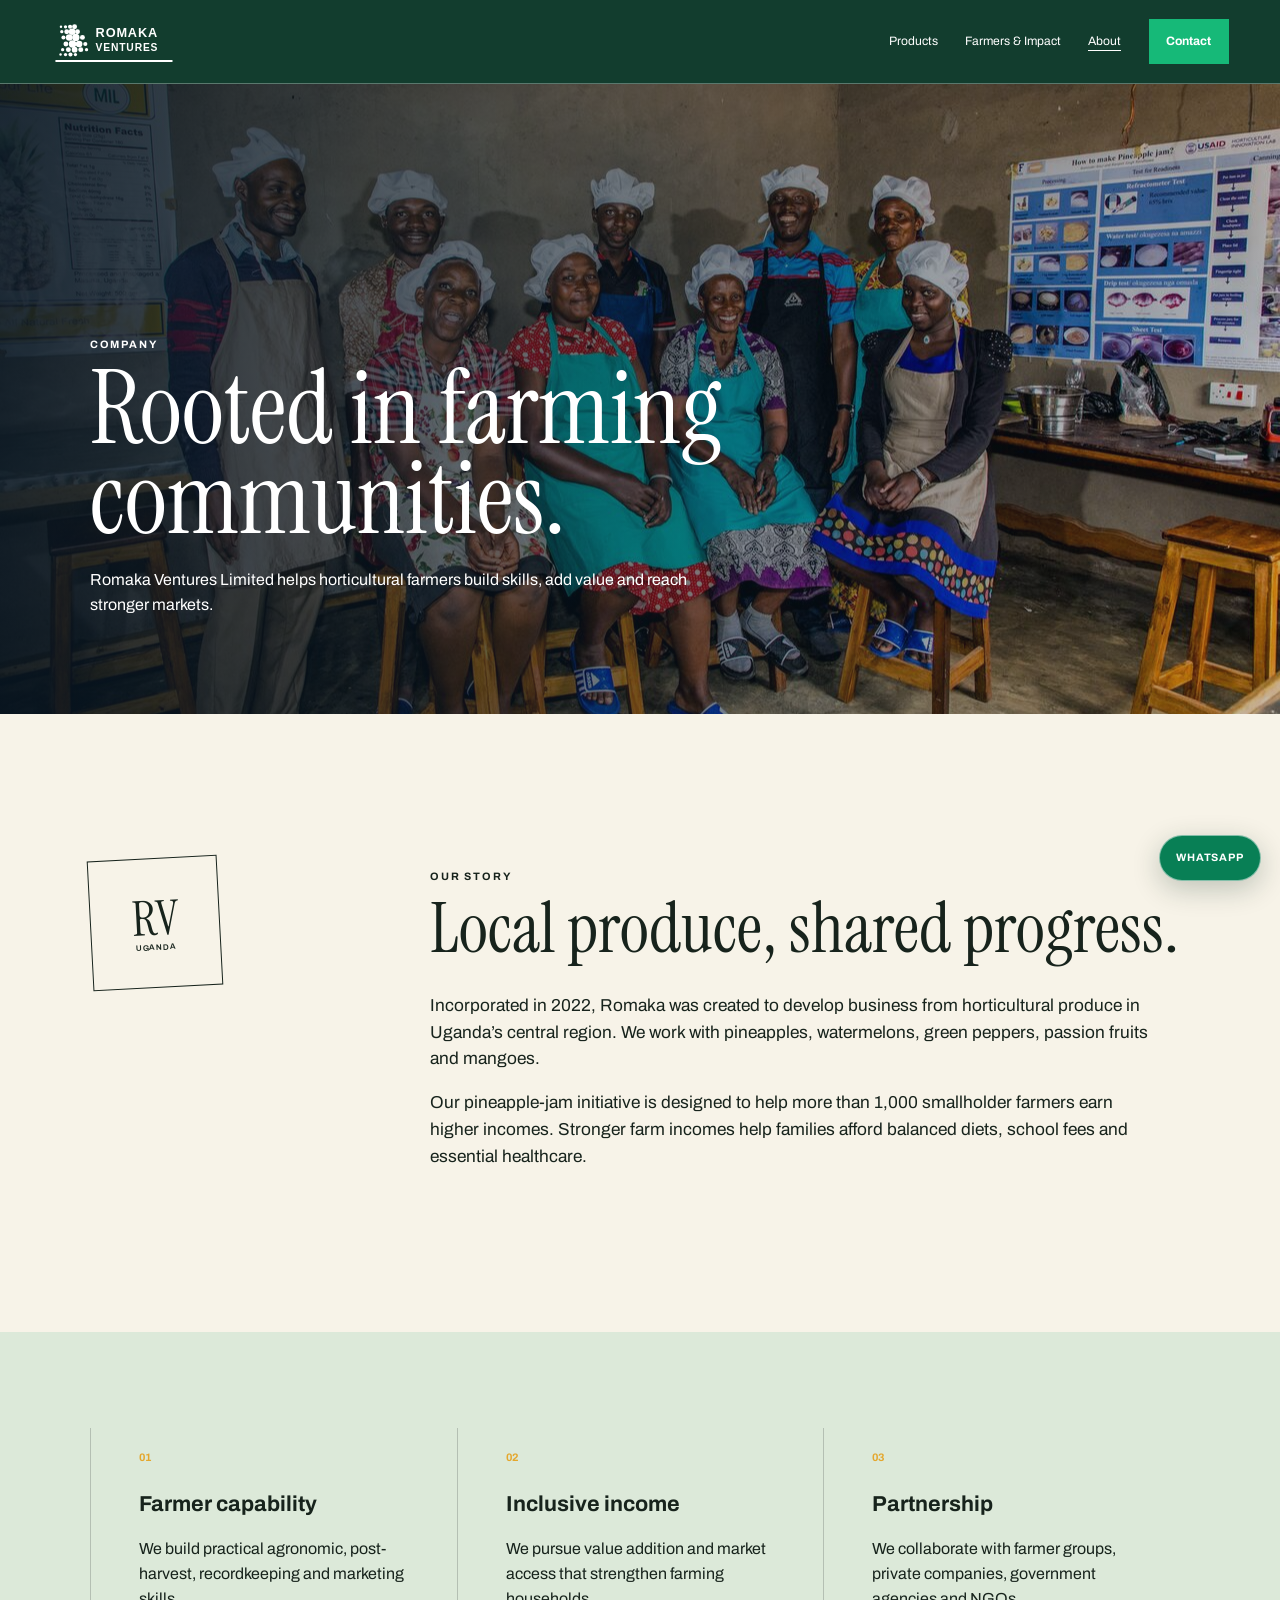
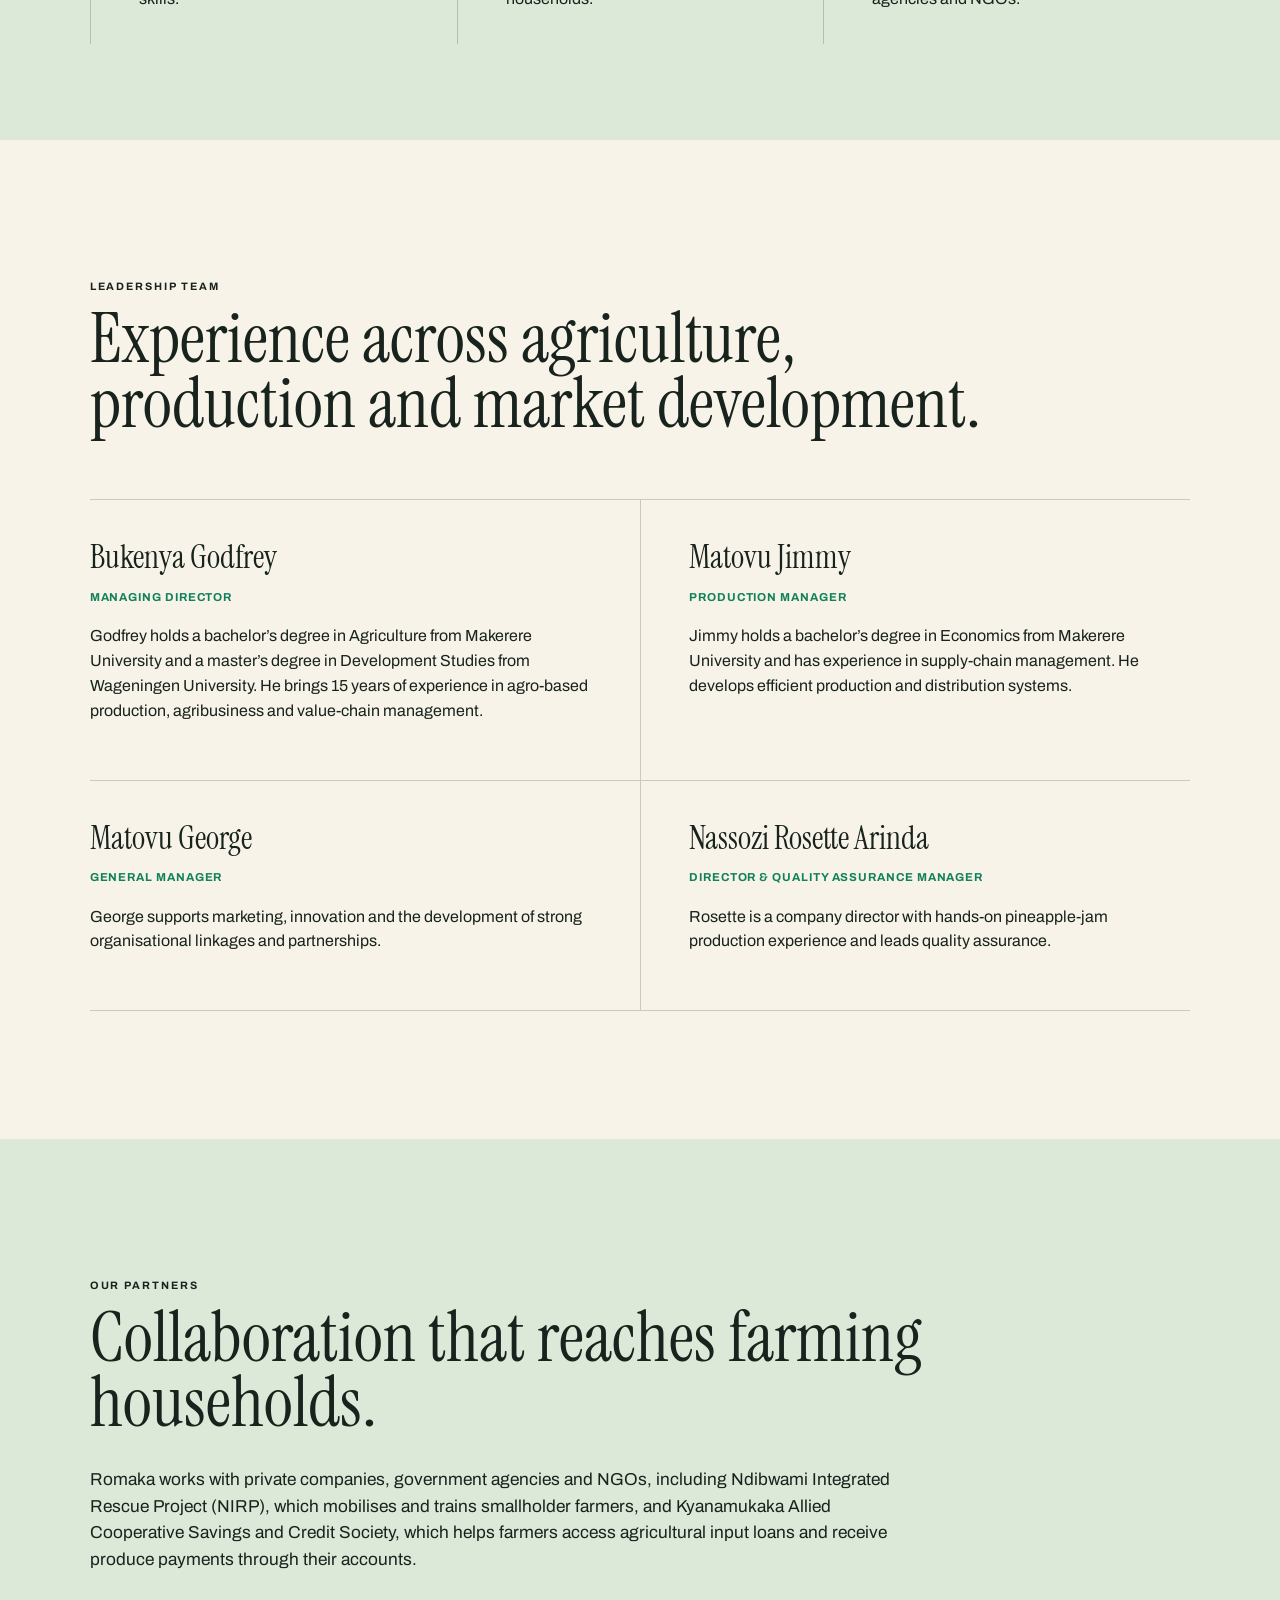
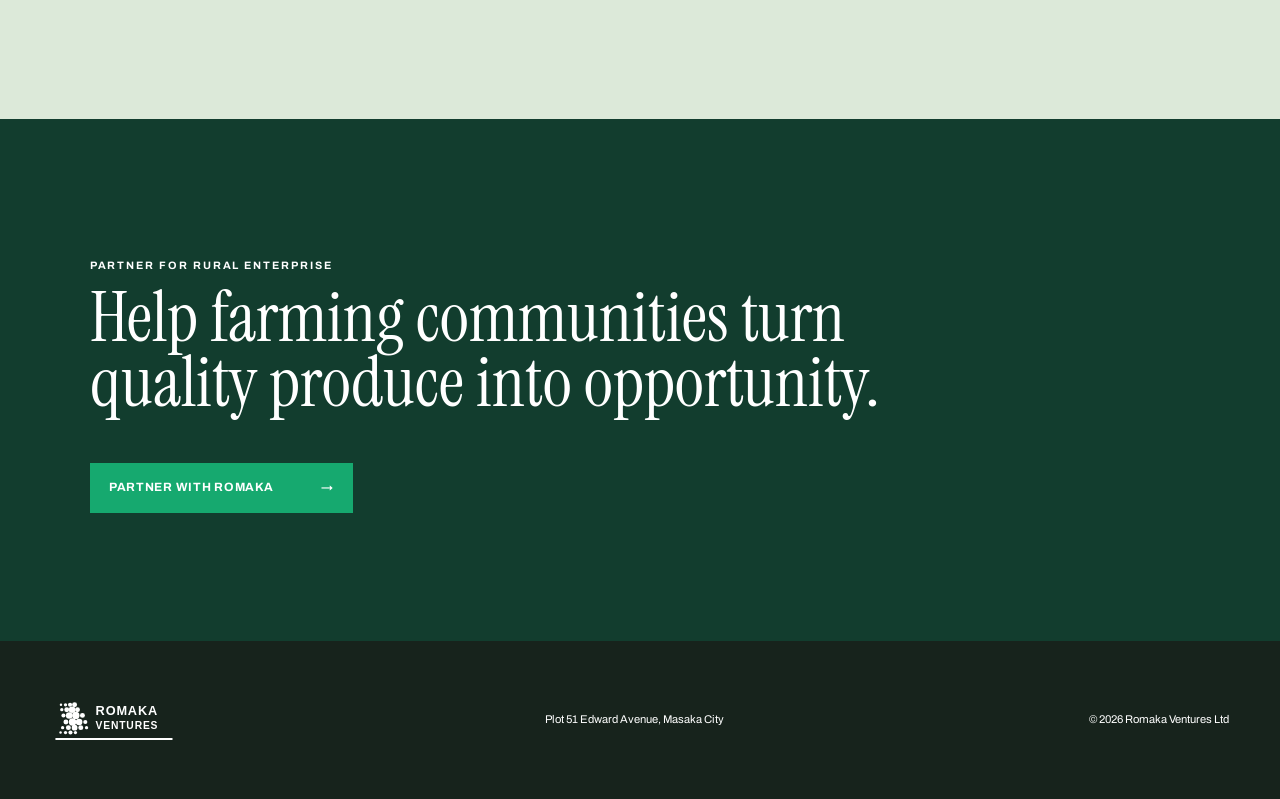
==== commit 7c0c1047: "Simplify Romaka site navigation and imagery" ====
--- a/about.html
+++ b/about.html
@@ -25,8 +25,8 @@
         Menu
       </button>
       <nav id="nav">
-        <a href="products.html">Products</a><a href="farmers.html">Farmers</a
-        ><a href="impact.html">Impact</a
+        <a href="products.html">Products</a
+        ><a href="farmers.html">Farmers & Impact</a
         ><a aria-current="page" href="about.html">About</a
         ><a class="contact-link" href="contact.html">Contact</a>
       </nav>
--- a/styles.css
+++ b/styles.css
@@ -228,7 +228,7 @@
   background-position: center 42%;
 }
 .impact-hero {
-  background-image: url("assets/farmer-partnership.jpeg");
+  background-image: url("assets/jam-production.jpeg");
   background-position: center 48%;
 }
 .partners-hero {
@@ -390,7 +390,23 @@
   max-height: 570px;
   object-fit: cover;
   justify-self: center;
-  clip-path: inset(0 8% round 44% 44% 8% 8%);
+  clip-path: polygon(
+    11% 5%,
+    89% 5%,
+    93% 8%,
+    93% 14%,
+    86% 18%,
+    93% 25%,
+    96% 91%,
+    91% 97%,
+    9% 97%,
+    4% 91%,
+    7% 25%,
+    14% 18%,
+    7% 14%,
+    7% 8%
+  );
+  filter: drop-shadow(0 24px 24px rgba(61, 46, 12, 0.18));
 }
 .featured-product dl {
   display: flex;
@@ -790,7 +806,23 @@
   max-height: 520px;
   object-fit: cover;
   object-position: center;
-  clip-path: inset(0 7% 0 7% round 45% 45% 8% 8%);
+  clip-path: polygon(
+    11% 5%,
+    89% 5%,
+    93% 8%,
+    93% 14%,
+    86% 18%,
+    93% 25%,
+    96% 91%,
+    91% 97%,
+    9% 97%,
+    4% 91%,
+    7% 25%,
+    14% 18%,
+    7% 14%,
+    7% 8%
+  );
+  filter: drop-shadow(0 24px 24px rgba(61, 46, 12, 0.18));
 }
 .product-story figcaption {
   position: relative;
